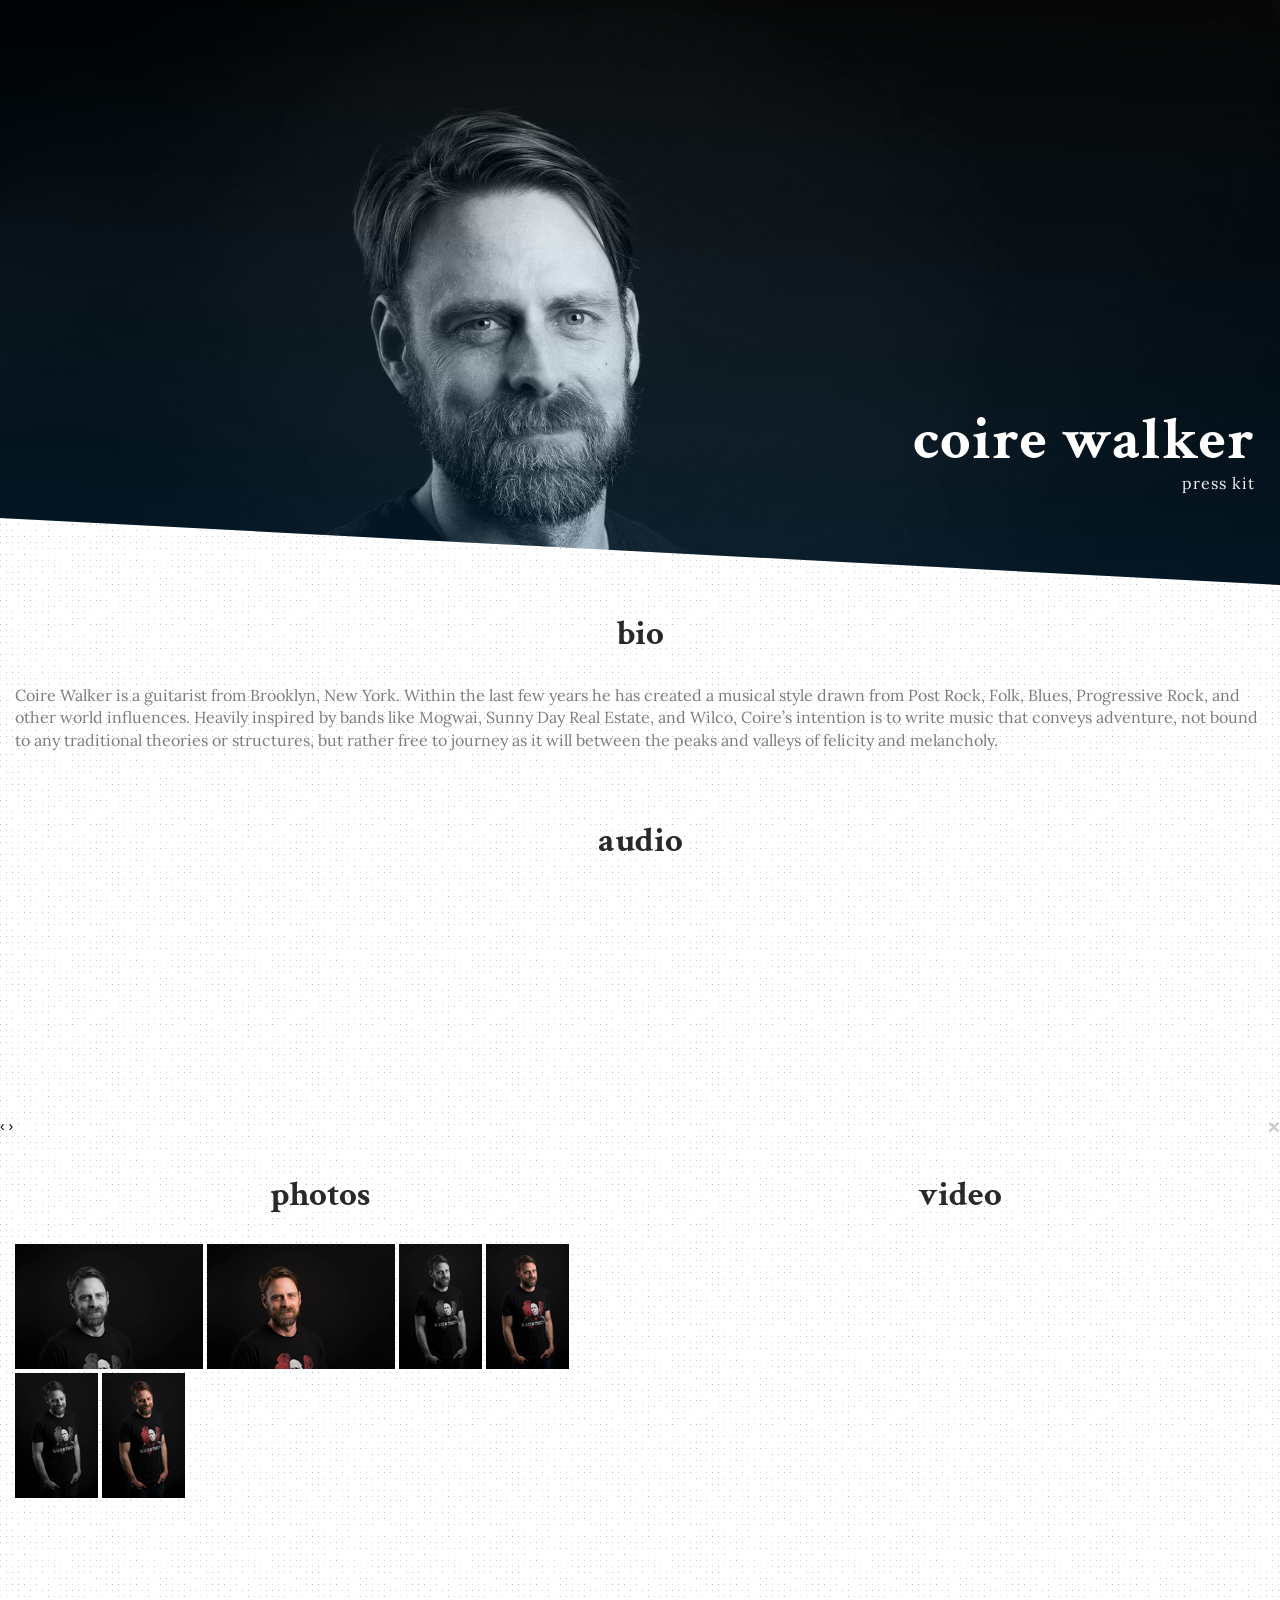
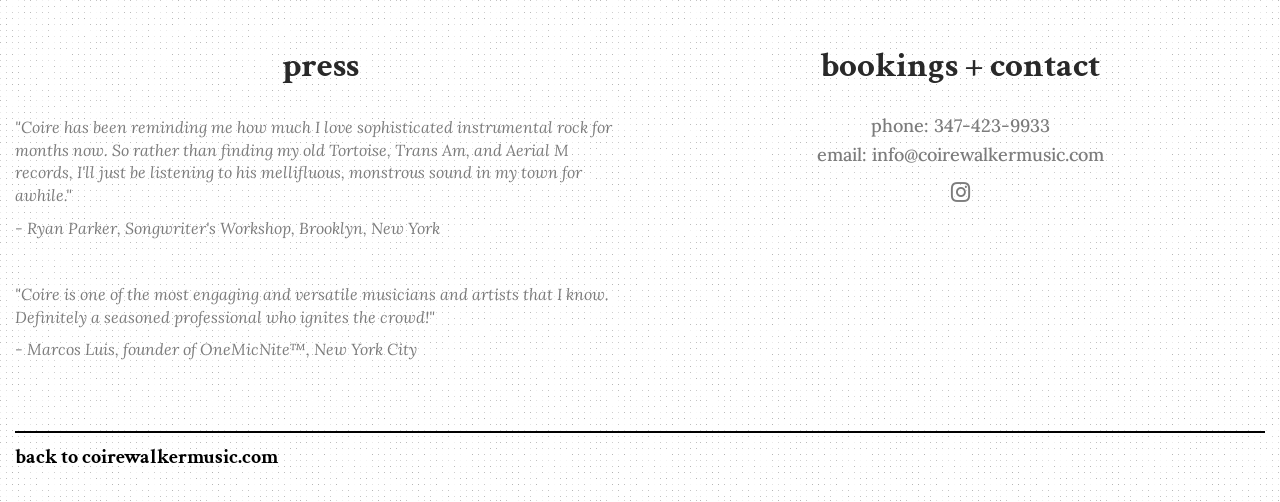
==== press-kit.html @ 09592826 "fuck gmail" ====
<!DOCTYPE html>
<html>
	<head> 
	    <title>Coire Walker Press Kit</title>
	    <meta charset="UTF-8"> 
	    <meta name="viewport" content="width=device-width, initial-scale=1.0, minimum-scale=1.0, maximum-scale=1.0, user-scalable=no">
	    <link type="image/x-icon" href="/images/favicon.png" rel="shortcut icon">
	    <link rel="apple-touch-icon" sizes="180x180" href="/favicon/apple-touch-icon.png">
		<link rel="icon" type="image/png" sizes="32x32" href="/favicon/favicon-32x32.png">
		<link rel="icon" type="image/png" sizes="16x16" href="/favicon/favicon-16x16.png">
		<link rel="manifest" href="/favicon/site.webmanifest">
		<meta name="msapplication-TileColor" content="#da532c"> 
	    
	    <link rel="stylesheet" href="https://maxcdn.bootstrapcdn.com/font-awesome/4.5.0/css/font-awesome.min.css">
	    <link href="css/vendor/bs-css/bootstrap.min.css" rel="stylesheet" type="text/css">
	    <link href="css/vendor/bs-css/bootstrap-theme.min.css" rel="stylesheet" type="text/css">
	    <link href="css/vendor/slidebars.css" rel="stylesheet" type="text/css">
	    <link href="css/vendor/normalize.css" rel="stylesheet" type="text/css">
	    <link href="css/main.css" rel="stylesheet" type="text/css"/>
	    <link href="https://fonts.googleapis.com/css?family=Crimson+Text|Lora" rel="stylesheet">

	    <link rel="stylesheet" href="//blueimp.github.io/Gallery/css/blueimp-gallery.min.css">
		<link rel="stylesheet" href="css/vendor/bootstrap-image-gallery.min.css">
	</head> 
	<body>
		<div class="press-body-wrap clearfix">
			<!-- BG IMAGE HERO -->
	    	<div class="press-bg" id="home">
	    		<div class="hero press-hero col-sm-6 col-md-12 col-lg-12">
	    			<h1>Coire Walker</h1>
	    			<h3>press kit</h3>
	    		</div>
	    	</div>
	    	<div class="press-bio page-section col-sm-12">
				<h2>Bio</h2>
				<p>Coire Walker is a guitarist from Brooklyn, New York.  Within the last few years he has created a musical style drawn from Post Rock, Folk, Blues, Progressive Rock, and other world influences.  Heavily inspired by bands like Mogwai, Sunny Day Real Estate, and Wilco, Coire’s intention is to write music that conveys adventure, not bound to any traditional theories or structures, but rather free to journey as it will between the peaks and valleys of felicity and melancholy.
	    		</p>
	    	</div>

			<div class="press-audio page-section col-sm-12">
				<h2>Audio</h2>
				<div class="press-audio-item">
					<iframe width="100%" height="85" scrolling="no" frameborder="no" src="https://w.soundcloud.com/player/?url=https%3A//api.soundcloud.com/tracks/126485630&amp;auto_play=false&amp;hide_related=true&amp;show_comments=false&amp;show_user=true&amp;show_reposts=false&amp;color=CFCFCF&amp;visual=false&amp;show_artwork=false"></iframe>
				</div>
				
				<div class="press-audio-item">
					<iframe width="100%" height="85" scrolling="no" frameborder="no" src="https://w.soundcloud.com/player/?url=https%3A//api.soundcloud.com/tracks/126850584&amp;auto_play=false&amp;hide_related=true&amp;show_comments=false&amp;show_user=true&amp;show_reposts=false&amp;color=CFCFCF&amp;visual=false&amp;show_artwork=false"></iframe>
				</div>
			</div>
	
			<!-- The Bootstrap Image Gallery lightbox, should be a child element of the document body -->
			<div id="blueimp-gallery" class="blueimp-gallery gallery-bg" data-use-bootstrap-modal="false">
			    <!-- The container for the modal slides -->
			    <div class="slides"></div>
			    <!-- Controls for the borderless lightbox -->
			    <h3 class="title"></h3>
			    <a class="prev">‹</a>
			    <a class="next">›</a>
			    <a class="close">×</a>
			    <a class="play-pause"></a>
			    <ol class="indicator"></ol>
			    <!-- The modal dialog, which will be used to wrap the lightbox content -->
			    <div class="modal fade">
			        <div class="modal-dialog">
			            <div class="modal-content">
			                <div class="modal-header">
			                    <button type="button" class="close" aria-hidden="true">&times;</button>
			                    <h4 class="modal-title"></h4>
			                </div>
			                <div class="modal-body next"></div>
			                <div class="modal-footer">
			                    <button type="button" class="btn btn-default pull-left prev">
			                        <i class="glyphicon glyphicon-chevron-left"></i>
			                        Previous
			                    </button>
			                    <button type="button" class="btn btn-primary next">
			                        Next
			                        <i class="glyphicon glyphicon-chevron-right"></i>
			                    </button>
			                </div>
			            </div>
			        </div>
			    </div>
			</div>

			<div class="press-photos page-section col-sm-6 col-md-6 col-lg-6 col-xlg-6">
				<h2>Photos</h2>
				<!-- <p>To download, right click the desired image from the gallery view.</p> -->
				<div class="press-image-wrap gallery-bg" id="gallery">
					<a href="/images/press-kit/cw-press1.jpg" title="press 1" data-gallery>
				        <img class="thumb-img" src="/images/press-kit/cw-press1-thumb.jpg" alt="Coire Walker">
				    </a>
				    <a href="/images/press-kit/cw-press2.jpg" title="press 2" data-gallery>
				        <img class="thumb-img" src="/images/press-kit/cw-press2-thumb.jpg" alt="Coire Walker">
				    </a>
				    <a href="/images/press-kit/cw-press3.jpg" title="press 3" data-gallery>
				        <img class="thumb-img" src="/images/press-kit/cw-press3-thumb.jpg" alt="Coire Walker">
				    </a>
				    <a href="/images/press-kit/cw-press4.jpg" title="press 4" data-gallery>
				        <img class="thumb-img" src="/images/press-kit/cw-press4-thumb.jpg" alt="Coire Walker">
				    </a>
				    <a href="/images/press-kit/cw-press5.jpg" title="press 5" data-gallery>
				        <img class="thumb-img" src="/images/press-kit/cw-press5-thumb.jpg" alt="Coire Walker">
				    </a>
				    <a href="/images/press-kit/cw-press6.jpg" title="press 6" data-gallery>
				        <img class="thumb-img" src="/images/press-kit/cw-press6-thumb.jpg" alt="Coire Walker">
				    </a>
	    		</div>
			</div>

			<div class="press-video page-section col-sm-6 col-md-6 col-lg-6 col-xlg-6">
				<h2>Video</h2>
				<div class="press-video-wrapper">
					<iframe src="https://player.vimeo.com/video/183931356?color=cfcfcf" width="100%" height="165px" frameborder="0" webkitallowfullscreen mozallowfullscreen allowfullscreen></iframe>
				</div>
			</div>

			<div class="press-press page-section col-sm-6 col-md-6 col-lg-6 col-xlg-6">
				<h2>Press</h2>
				<p><em>"Coire has been reminding me how much I love sophisticated instrumental rock for months now. So rather than finding my old Tortoise, Trans Am, and Aerial M records, I'll just be listening to his mellifluous, monstrous sound in my town for awhile."</em></p>
				<p><em>- Ryan Parker, Songwriter's Workshop, Brooklyn, New York</em></p>
				<p><br></p>
				<p><em>"Coire is one of the most engaging and versatile musicians and artists that I know. Definitely a seasoned professional who ignites the crowd!"</em></p>
				<p><em>- Marcos Luis, founder of OneMicNite&#0153;, New York City</em></p>
			</div>



			<div class="press-bookings page-section col-sm-6 col-md-6 col-lg-6 col-xlg-6">
				<h2>Bookings + Contact</h2>
				<ul>
					<li><h4>phone: 347-423-9933</h4></li>
					<li><h4>email: <a href="mailto:info@coirewalkermusic.com?Subject=Booking inquiry">info@coirewalkermusic.com</a></h4></li>
				</ul>
				<div class="contact-icons">
					<ul class="press-icons">
			            <li><a href="https://www.instagram.com/roughseis/" target="_blank"><i class="fa fa-lg fa-instagram"></i></a></li>
			        </ul>
				</div>
			</div>

<!-- 			<div class="press-social page-section col-sm-6 col-md-6 col-lg-6 col-xlg-6">
				<h2>Media</h2>
				
			</div> -->

			<div class="press-back page-section col-sm-12">
				<div class="press-back-border"></div>
				<a href="http://coirewalkermusic.com/">back to coirewalkermusic.com</a>
			</div>
		</div><!-- /.press-body-wrap -->

		<script src="js/vendor/jquery-1.12.2.min.js"></script>
	    <script src="js/vendor/bs-js/bootstrap.min.js"></script>
	    <script src="//blueimp.github.io/Gallery/js/jquery.blueimp-gallery.min.js"></script>
		<script src="js/vendor/bootstrap-image-gallery.min.js"></script>
	    <script src="js/main.js"></script>
	</body>
</html>
---- css/vendor/slidebars.css ----
/* -----------------------------------
 * Slidebars
 * Version 0.10.3
 * http://plugins.adchsm.me/slidebars/
 *
 * Written by Adam Smith
 * http://www.adchsm.me/
 *
 * Released under MIT License
 * http://plugins.adchsm.me/slidebars/license.txt
 *
 * -------------------
 * Slidebars CSS Index
 *
 * 001 - Box Model, Html & Body
 * 002 - Site
 * 003 - Slidebars
 * 004 - Animation
 * 005 - Helper Classes
 *
 * ----------------------------
 * 001 - Box Model, Html & Body
 */

html, body, #sb-site, .sb-site-container, .sb-slidebar {
	/* Set box model to prevent any user added margins or paddings from altering the widths or heights. */
	margin: 0;
	padding: 0;
	-webkit-box-sizing: border-box;
	   -moz-box-sizing: border-box;
	        box-sizing: border-box;
}

html, body {
	width: 100%;
	overflow-x: hidden; /* Stops horizontal scrolling. */
}

html {
	height: 100%; /* Site is as tall as device. */
}

body {
	min-height: 100%;
	height: auto;
	position: relative; /* Required for static Slidebars to function properly. */
}

/* Site scroll locking - prevent site from scrolling when a Slidebar is open, except when static Slidebars are only available. */
html.sb-scroll-lock.sb-active:not(.sb-static) {
	overflow: hidden;
}

/* ----------
 * 002 - Site
 */

#sb-site, .sb-site-container {
	/* You may now use class .sb-site-container instead of #sb-site and use your own id. However please make sure you don't set any of the following styles any differently on your id. */
	width: 100%;
	min-height: 100vh;
	position: relative;
	z-index: 1; /* Site sits above Slidebars */
	background-color: #ffffff; /* Default background colour, overwrite this with your own css. I suggest moving your html or body background styling here. Making this transparent will allow the Slidebars beneath to be visible. */
}

/* Micro clearfix by Nicolas Gallagher, ensures the site container hits the top and bottom of the screen. */
#sb-site:before, #sb-site:after, .sb-site-container:before, .sb-site-container:after {
	content: ' ';
	display: table;
}

#sb-site:before, #sb-site:after, .sb-site-container:before, .sb-site-container:after {
    clear: both;
}

/* ---------------
 * 003 - Slidebars
 */

.sb-slidebar {
	height: 100%;
	overflow-y: auto; /* Enable vertical scrolling on Slidebars when needed. */
	position: fixed;
	top: 0;
	z-index: 0; /* Slidebars sit behind sb-site. */
	display: none; /* Initially hide the Slidebars. Changed from visibility to display to allow -webkit-overflow-scrolling. */
	background-color: #222222; /* Default Slidebars background colour, overwrite this with your own css. */
}

.sb-slidebar, .sb-slidebar * {
	-webkit-transform: translateZ( 0px ); /* Fixes issues with translated and z-indexed elements on iOS 7. */
}

.sb-left {
	left: 0; /* Set Slidebar to the left. */
}

.sb-right {
	right: 0; /* Set Slidebar to the right. */
}

html.sb-static .sb-slidebar,
.sb-slidebar.sb-static {
	position: absolute; /* Makes Slidebars scroll naturally with the site, and unfixes them for Android Browser < 3 and iOS < 5. */
}

.sb-slidebar.sb-active {
	display: block; /* Makes Slidebars visibile when open. Changed from visibility to display to allow -webkit-overflow-scrolling. */
}

.sb-style-overlay {
	z-index: 9999; /* Set z-index high to ensure it overlays any other site elements. */
}

.sb-momentum-scrolling {
	-webkit-overflow-scrolling: touch; /* Adds native momentum scrolling for iOS & Android devices. */
}

/* Slidebar widths for browsers/devices that don't support media queries. */
	.sb-slidebar {
		width: 30%;
	}
	
	.sb-width-thin {
		width: 15%;
	}
	
	.sb-width-wide {
		width: 45%;
	}

@media (max-width: 480px) { /* Slidebar widths on extra small screens. */
	.sb-slidebar {
		width: 70%;
	}
	
	.sb-width-thin {
		width: 55%;
	}
	
	.sb-width-wide {
		width: 85%;
	}
}

@media (min-width: 481px) { /* Slidebar widths on small screens. */
	.sb-slidebar {
		width: 55%;
	}
	
	.sb-width-thin {
		width: 40%;
	}
	
	.sb-width-wide {
		width: 70%;
	}
}

@media (min-width: 768px) { /* Slidebar widths on medium screens. */
	.sb-slidebar {
		width: 40%;
	}
	
	.sb-width-thin {
		width: 25%;
	}
	
	.sb-width-wide {
		width: 55%;
	}
}

@media (min-width: 992px) { /* Slidebar widths on large screens. */
	.sb-slidebar {
		width: 30%;
	}
	
	.sb-width-thin {
		width: 15%;
	}
	
	.sb-width-wide {
		width: 45%;
	}
}

@media (min-width: 1200px) { /* Slidebar widths on extra large screens. */
	.sb-slidebar {
		width: 20%;
	}
	
	.sb-width-thin {
		width: 5%;
	}
	
	.sb-width-wide {
		width: 35%;
	}
}

/* ---------------
 * 004 - Animation
 */

.sb-slide, #sb-site, .sb-site-container, .sb-slidebar {
	-webkit-transform: translate( 0px );
	   -moz-transform: translate( 0px );
	     -o-transform: translate( 0px );
	        transform: translate( 0px );
	
	-webkit-transition: -webkit-transform 190ms ease;
	   -moz-transition:    -moz-transform 190ms ease;
	     -o-transition:      -o-transform 190ms ease;
	        transition:         transform 190ms ease;
	
	-webkit-transition-property: -webkit-transform, left, right; /* Add left/right for Android < 4.4. */
	-webkit-backface-visibility: hidden; /* Prevents flickering. This is non essential, and you may remove it if your having problems with fixed background images in Chrome. */
}

/* --------------------
 * 005 - Helper Classes
 */
 
.sb-hide { 
	display: none; /* Optionally applied to control classes when Slidebars is disabled over a certain width. */
}
---- css/main.css ----
.site-bg {
  background: linear-gradient(rgba(255, 255, 255, 0), rgba(25, 157, 246, 0.14)), url(../images/mobile.jpg);
  background-size: cover;
  position: relative;
  background-repeat: none;
  top: 0;
  left: 0;
  height: 113vh;
  width: 100%;
  background-position: center top;
  transform: skewY(3deg);
  transform-origin: 100% 0; }

@media (min-width: 736px) {
  .site-bg {
    background: linear-gradient(rgba(255, 255, 255, 0), rgba(25, 157, 246, 0.14)), url(../images/desktop.jpg);
    background-size: cover;
    position: relative;
    background-repeat: none;
    top: 0;
    left: 0;
    width: 100%;
    background-position: center top; } }
a {
  -ms-transition: .5s;
  -moz-transition: .5s;
  -webkit-transition: .5s;
  transition: .5s; }

h1, h2, h3, h4, h5, p, a {
  color: #000;
  text-align: center; }

h1 {
  font-family: 'Crimson Text', serif;
  text-transform: lowercase;
  margin: 0;
  font-weight: 500;
  letter-spacing: -3px;
  line-height: 1;
  font-size: 50px; }

h2, h3 {
  font-weight: 400;
  text-align: center; }

h2 {
  font-family: 'Crimson Text', serif;
  color: #292929;
  font-size: 35px;
  font-weight: bold;
  text-transform: lowercase;
  margin-top: 0;
  margin-bottom: 0; }

h3 {
  font-family: 'Lora', serif;
  text-transform: lowercase;
  color: #CFCFCF;
  font-size: 20px; }

h4, h5, h6, p {
  font-family: 'Lora', serif; }

p {
  font-weight: 300;
  text-align: left;
  color: #7c7c7c; }

@media (min-width: 768px) {
  p {
    font-size: 16px; } }
a:hover, a:focus, a:active {
  color: #F1F3F2;
  text-decoration: none; }

.btm-pad-10px {
  padding-bottom: 10px; }

* {
  -webkit-tap-highlight-color: transparent;
  -webkit-tap-highlight-color: transparent;
  /* For some Androids */ }

.top-animate {
  background: #292929 !important;
  top: 13px !important;
  -webkit-transform: rotate(45deg);
  /* Chrome, Safari, Opera */
  transform: rotate(45deg); }

.mid-animate {
  opacity: 0; }

.bottom-animate {
  background: #292929 !important;
  top: 13px !important;
  -webkit-transform: rotate(-225deg);
  /* Chrome, Safari, Opera */
  transform: rotate(-225deg); }

.top-menu {
  top: 5px;
  width: 25px;
  height: 3px;
  border-radius: 0;
  background-color: #F9A530; }

.mid-menu {
  top: 13px;
  width: 25px;
  height: 3px;
  border-radius: 0;
  background-color: #F9A530; }

.bottom-menu {
  top: 21px;
  width: 25px;
  height: 3px;
  border-radius: 0;
  background-color: #F9A530; }

@media (min-width: 768px) {
  .top-menu {
    top: 8px;
    width: 40px;
    height: 5px; }

  .mid-menu {
    top: 20px;
    width: 40px;
    height: 5px; }

  .bottom-menu {
    top: 32px;
    width: 40px;
    height: 5px; } }
.menui {
  background: #F1F3F2;
  transition: 0.5s ease;
  transition-timing-function: cubic-bezier(0.75, 0, 0.29, 1.01);
  margin-top: 10px;
  position: absolute; }

.ham-icon {
  z-index: 999;
  position: fixed;
  display: block;
  padding: 25px;
  height: 32px;
  width: 32px;
  margin: 0px;
  top: 10px;
  right: 25px; }

@media (min-width: 768px) {
  .ham-icon {
    top: 15px;
    right: 45px;
    height: 55px;
    width: 55px; } }
@media (min-width: 769px) {
  .ham-icon {
    display: none; } }
.mobilenav {
  font-family: 'Crimson Text', serif;
  font-weight: bold;
  top: 0;
  left: 0;
  z-index: 999;
  display: none;
  position: fixed;
  width: 100%;
  height: 100%;
  background: rgba(215, 215, 215, 0.9);
  opacity: 1; }

.mobilenav li {
  list-style-type: none;
  text-align: center;
  padding: 10px; }

.mobilenav li a {
  font-size: 35px;
  color: #292929;
  font-family: 'Crimson Text', serif;
  font-weight: bold;
  text-decoration: none;
  text-transform: lowercase;
  width: 100%;
  -ms-transition: .5s;
  -moz-transition: .5s;
  -webkit-transition: .5s;
  transition: .5s; }
  .mobilenav li a:hover, .mobilenav li a:active {
    color: #7c7c7c; }

.mobilenav li:first-child {
  margin-top: 15px; }

@media (min-width: 768px) {
  .mobilenav li a {
    font-size: 33px; }

  .mobilenav li {
    padding: 13px; }
    .mobilenav li:first-of-type {
      margin-top: 150px;
      margin-bottom: 20px; } }
.burger {
  color: #fff; }

.hero {
  position: absolute;
  bottom: 18%;
  left: 50%;
  transform: translateX(-50%);
  width: 100%; }
  .hero h1, .hero h3 {
    transform: skewY(-3deg);
    transform-origin: 100% 0;
    margin-top: 0; }
  .hero h1 {
    color: #fff;
    font-size: 48px;
    font-weight: 700;
    letter-spacing: 1px; }
  .hero h3 {
    color: #F1F3F2;
    font-size: 14px;
    font-weight: 400;
    letter-spacing: 1px; }

@media (min-width: 667px) {
  .hero h1 {
    font-size: 51px; }
  .hero h3 {
    font-size: 16px;
    margin-top: 5px; } }
@media (min-width: 736px) {
  .hero {
    padding-right: 25px; }
    .hero h1, .hero h3 {
      text-align: right; } }
@media (min-width: 768px) {
  .hero h1 {
    font-size: 60px; } }
@media (min-width: 1025px) {
  .hero {
    bottom: 16%; } }
.page-section {
  padding-top: 30px;
  padding-bottom: 30px; }

.about-bg-wrap {
  padding-bottom: 0;
  padding-top: 0; }

.music-bg-wrap {
  padding-top: 30px;
  padding-bottom: 25px; }

.contact-bg-wrap {
  padding-top: 3px;
  padding-bottom: 0; }

.shows-bg-wrap {
  padding-bottom: 30px;
  padding-top: 30px; }

@media (min-width: 769px) {
  .shows-bg-wrap {
    padding-top: 10px;
    padding-bottom: 50px; } }
.contact-bg-wrap .page-section {
  padding-top: 30px; }

.emblem {
  width: 65px;
  height: 65px;
  border-radius: 50%;
  border: 3px solid #EBEBEB;
  margin: 0 auto;
  display: block; }

.emblem-nav {
  width: 65px;
  height: 65px;
  border-radius: 50%;
  border: 3px solid #292929;
  margin: 0 auto;
  display: inline; }

@media (min-width: 768px) {
  .emblem-nav {
    width: 100px;
    height: 100px; } }
.about-bg-wrap {
  background-color: #fff; }

.about-title h2 {
  padding-bottom: 10px; }

img.seis {
  height: auto;
  width: 45px;
  padding-bottom: 5px; }
  img.seis:hover {
    transition: .8s;
    opacity: .7; }

.music-bg-wrap {
  background: #EBEBEB;
  transform: skewY(-3deg);
  transform-origin: 100% 0; }
  .music-bg-wrap .page-sub-section--title {
    transform: skewY(3deg);
    transform-origin: 100% 0; }
  .music-bg-wrap .col-xsm-12, .music-bg-wrap .col-sm-10 {
    padding-left: 0;
    padding-right: 0; }

@media (min-width: 736px) {
  .music-bg-wrap .col-xsm-12, .music-bg-wrap .col-sm-10 {
    padding-left: 15px;
    padding-right: 15px; } }
#music .page-sub-section--title .see-hear h3 {
  -ms-transition: .5s;
  -moz-transition: .5s;
  -webkit-transition: .5s;
  transition: .5s;
  padding: 0;
  margin: 0; }
#music .page-sub-section--title .see-hear {
  cursor: pointer; }
#music .page-sub-section--title .see-hear:hover h3 {
  color: #7c7c7c; }

.page-sub-section--title {
  padding-top: 10px;
  padding-bottom: 10px; }
  .page-sub-section--title ul {
    padding-left: 0; }
  .page-sub-section--title li {
    list-style: none; }

.page-sub-section--toggle-block {
  display: none; }

.video-wrapper {
  transform: skewY(3deg);
  transform-origin: 100% 0;
  position: relative;
  padding-bottom: 56.25%;
  /* proportion value to aspect ratio 16:9 (9 / 16 = 0.5625 or 56.25%) */
  margin-top: 45px;
  height: 0;
  overflow: hidden; }
  .video-wrapper iframe {
    position: absolute;
    top: 0;
    left: 0;
    width: 100%;
    height: 100%; }

.video-wrapper:first-of-type {
  margin-top: 0; }

.video-wrapper:last-of-type {
  margin-bottom: 20px; }

.sc-item {
  margin-top: 40px;
  transform: skewY(3deg);
  transform-origin: 100% 0; }

.sc-item:first-of-type {
  margin-top: 0; }

.shows-bg-wrap {
  background: -webkit-linear-gradient(left, #fcfcfc, rgba(175, 175, 175, 0.8)), url(../images/shows-bg.png);
  position: relative;
  background-size: cover;
  background-position: right;
  background-repeat: none;
  z-index: 1;
  border-top: 1px solid #fff;
  transform: skewY(3deg);
  transform-origin: 100% 0; }
  .shows-bg-wrap .page-section {
    transform: skewY(-3deg);
    transform-origin: 100% 0; }

.shows-text p {
  margin-top: 10px;
  color: #747474;
  text-align: center; }

.shows-outer-wrap .row {
  margin-left: 0;
  margin-right: 0; }

.shows-wrapper-row {
  padding-top: 10px;
  padding-bottom: 10px;
  border-bottom: 1px solid #b9b5b5; }
  .shows-wrapper-row:last-of-type {
    border-bottom: none; }
  .shows-wrapper-row h3, .shows-wrapper-row h4, .shows-wrapper-row p {
    padding: 0;
    margin: 0;
    text-align: center; }
  .shows-wrapper-row h3 {
    font-size: 12px;
    text-transform: none; }
  .shows-wrapper-row h3, .shows-wrapper-row h4 {
    color: #7c7c7c; }
  .shows-wrapper-row p {
    color: #7c7c7c;
    padding: 7px 0; }
  .shows-wrapper-row a {
    color: #7c7c7c;
    text-align: right; }

.shows-title {
  padding-bottom: 30px; }

@media (min-width: 768px) {
  .shows-wrapper-row h4 {
    text-align: left; }

  .col-md-4 {
    text-align: right; }

  .shows-wrapper-row p {
    line-height: 0; } }
.page-section .tour-copy {
  padding-top: 10px;
  text-align: center; }
  .page-section .tour-copy a {
    text-transform: uppercase;
    font-weight: bold;
    font-size: 15px; }
  .page-section .tour-copy a:hover {
    color: #7c7c7c; }

.press-link {
  padding-bottom: 20px; }
  .press-link h4 a {
    color: #7c7c7c;
    font-weight: bold;
    font-size: 14px; }

.contact-bg-wrap {
  border-top: 1px solid #000;
  background-color: #000000;
  background-image: url("../images/broken-noise.png");
  background-repeat: repeat;
  position: relative;
  z-index: 0;
  transform: skewY(3deg);
  transform-origin: 100% 0;
  padding-bottom: 60px; }
  .contact-bg-wrap .page-section {
    transform: skewY(-3deg);
    transform-origin: 100% 0; }

.contact-title h2 {
  color: #fff;
  padding-bottom: 20px; }

.contact-info h4, .contact-info h3 {
  text-align: center;
  margin: 0;
  padding-bottom: 13px; }
.contact-info h3 {
  color: #CFCFCF;
  font-weight: 400;
  font-size: 16px; }
.contact-info h4 {
  font-size: 14px;
  color: #fff;
  font-weight: bold; }
.contact-info a {
  color: #EBEBEB; }
  .contact-info a:hover {
    color: #7c7c7c; }
.contact-info .phone {
  padding-bottom: 5px; }

.contact-icons ul {
  padding-left: 0;
  text-align: center; }
.contact-icons li {
  text-decoration: none;
  display: inline-block;
  padding: 5px; }
.contact-icons li a {
  color: #7c7c7c;
  -ms-transition: .5s;
  -moz-transition: .5s;
  -webkit-transition: .5s;
  transition: .5s; }
  .contact-icons li a:hover {
    color: #fff; }

.lessons {
  margin-top: 20px; }
  .lessons p {
    color: #EBEBEB;
    text-align: center;
    font-size: 11px; }
  .lessons a {
    color: #7c7c7c;
    font-weight: bold; }
  .lessons a:hover {
    color: #7c7c7c; }

.watermark h5 {
  color: #7c7c7c;
  font-size: 10px; }

.footer-spacer {
  background-color: #000000;
  background-image: url("../images/broken-noise.png");
  background-repeat: repeat;
  position: relative;
  z-index: 0;
  height: 75px;
  margin-top: -75px; }

.press-body-wrap {
  background: url("../images/bg-noise-green.png"); }

.press-bg {
  background: linear-gradient(rgba(255, 255, 255, 0), rgba(25, 157, 246, 0.14)), url("../images/press-mobile.jpg");
  background-size: cover;
  position: relative;
  background-repeat: none;
  top: 0;
  left: 0;
  height: 80vh;
  width: 100%;
  background-position: center top;
  transform: skewY(3deg);
  transform-origin: 100% 0; }

@media (min-width: 769px) {
  .press-bg {
    background: linear-gradient(rgba(255, 255, 255, 0), rgba(25, 157, 246, 0.14)), url("../images/press-desktop.jpg");
    background-size: cover;
    position: relative;
    background-repeat: none;
    top: 0;
    left: 0;
    height: 65vh;
    width: 100%;
    background-position: center top;
    transform: skewY(3deg);
    transform-origin: 100% 0; } }
.press-bio h2,
.press-audio h2,
.press-photos h2,
.press-video h2,
.press-social h2,
.press-bookings h2,
.press-press h2 {
  margin-bottom: 30px;
  color: #292929; }

.press-audio-item {
  padding-bottom: 15px; }

.press-audio-item:last-of-type {
  padding-bottom: 0; }

.press-press p {
  font-weight: 400; }

.press-image-wrap {
  margin: 0 auto; }

.thumb-img {
  padding-bottom: 4px; }

.press-video h2 {
  text-align: center; }

.press-video.page-section.col-sm-12 {
  padding-left: 0;
  padding-right: 0; }

.press-video-wrapper {
  position: relative;
  padding-bottom: 56.25%;
  /* proportion value to aspect ratio 16:9 (9 / 16 = 0.5625 or 56.25%) */
  height: 0;
  overflow: hidden;
  margin-top: 20px; }
  .press-video-wrapper iframe {
    position: absolute;
    top: 0;
    left: 0;
    width: 100%;
    height: 100%; }

.press-bookings a, .press-bookings h4 {
  color: #7c7c7c; }
.press-bookings a:hover {
  color: #CFCFCF;
  cursor: pointer; }
.press-bookings ul {
  list-style-type: none;
  padding-left: 0; }
.press-bookings li {
  text-align: center;
  color: #7c7c7c;
  font-size: 17px; }

.contact-icons .fa-2x {
  font-size: 2.3em; }
.contact-icons .press-icons a {
  color: #7c7c7c; }
.contact-icons .press-icons a:hover {
  color: #CFCFCF; }

.press-back-border {
  border-top: 2px solid #000;
  padding-bottom: 10px; }

.press-back a {
  font-family: 'Crimson Text', serif;
  text-transform: lowercase;
  font-weight: bold;
  font-size: 14px;
  color: #000; }

.press-back a:hover {
  color: #CFCFCF; }

@media (min-width: 768px) {
  .press-back a {
    font-size: 20px; } }
.press-hero {
  position: absolute;
  bottom: 14%;
  left: 50%;
  transform: translateX(-50%);
  width: 100%; }

/*# sourceMappingURL=main.css.map */
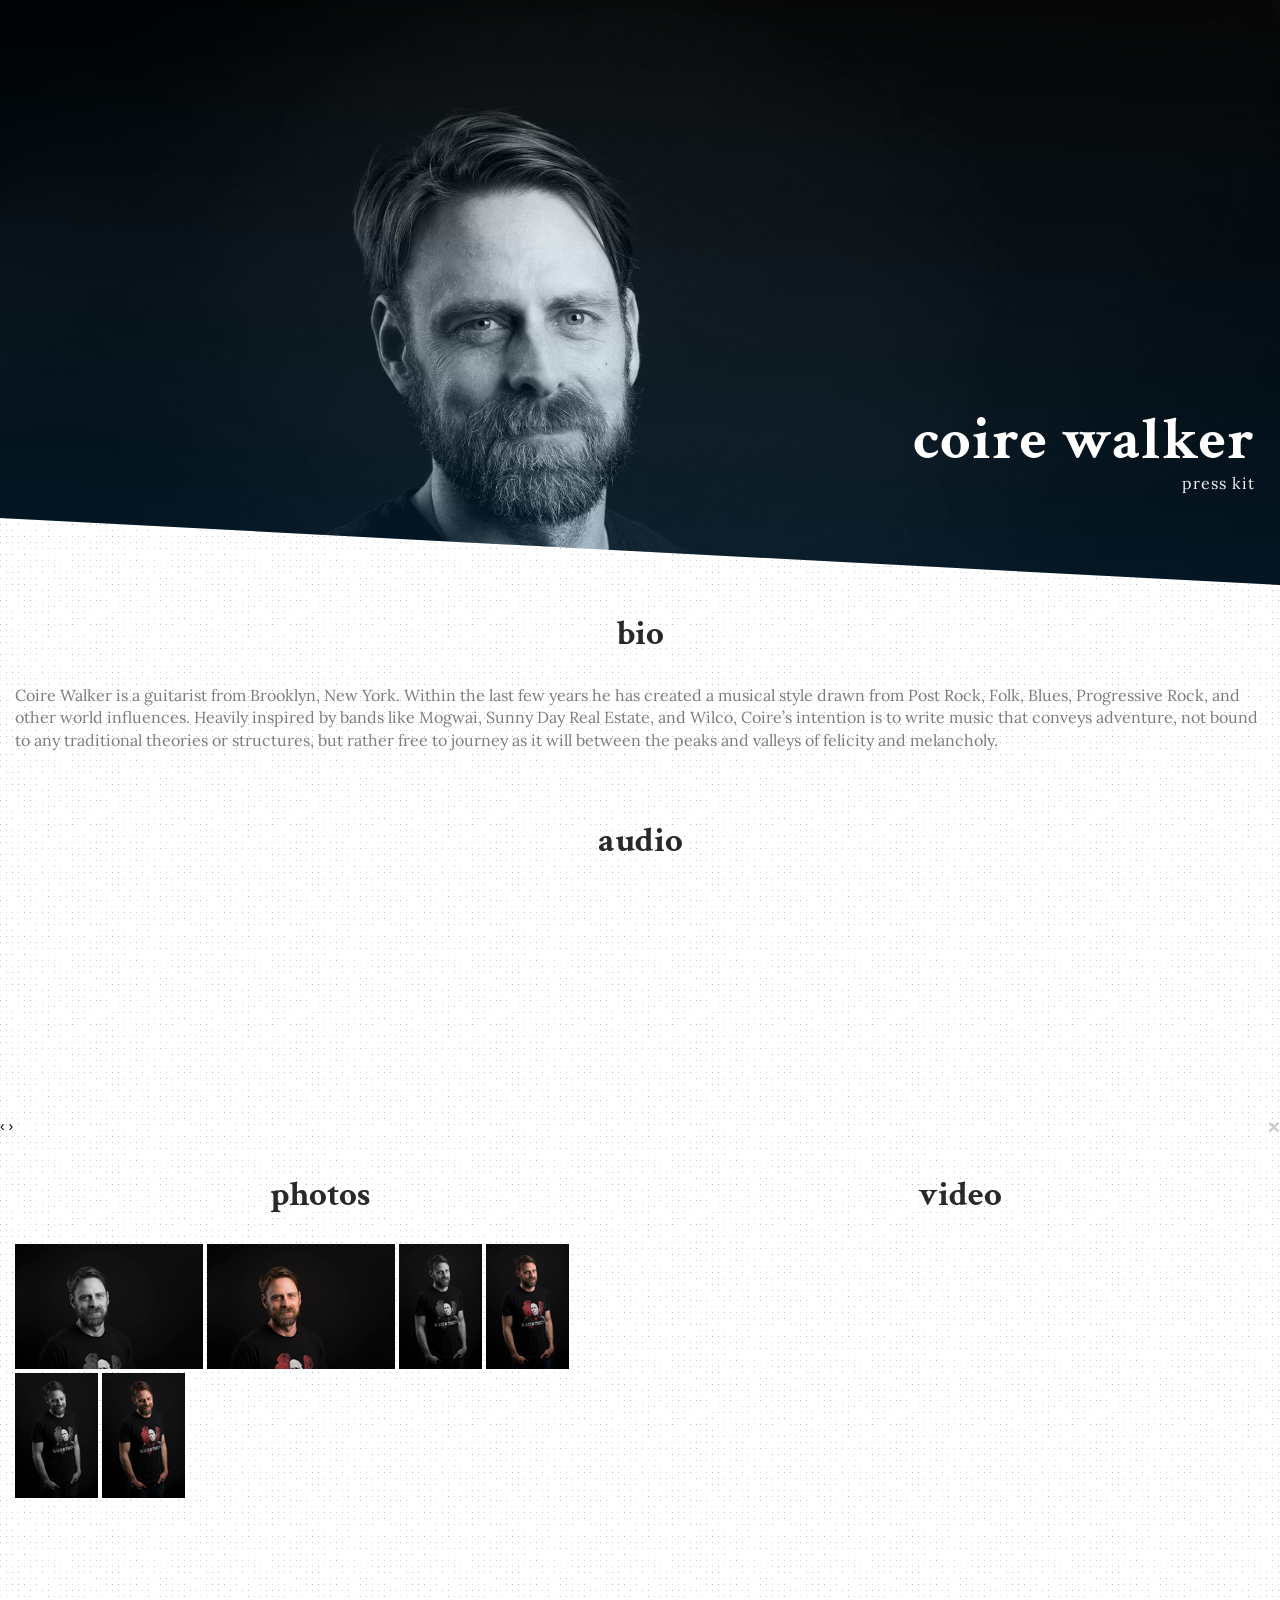
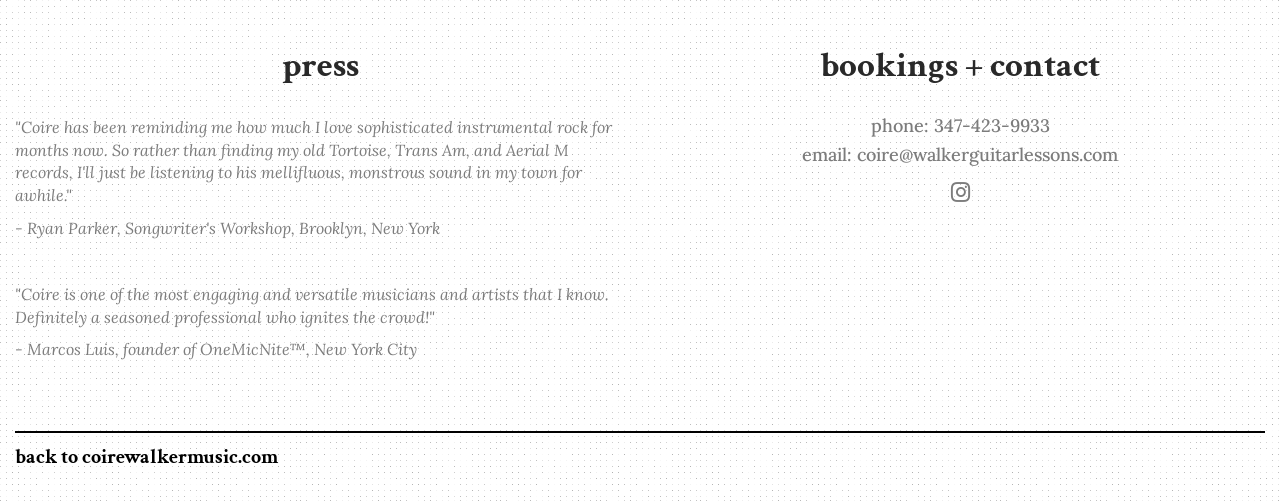
==== commit 50dcc9a2: "." ====
--- a/press-kit.html
+++ b/press-kit.html
@@ -130,7 +130,7 @@
 				<h2>Bookings + Contact</h2>
 				<ul>
 					<li><h4>phone: 347-423-9933</h4></li>
-					<li><h4>email: <a href="mailto:info@coirewalkermusic.com?Subject=Booking inquiry">info@coirewalkermusic.com</a></h4></li>
+					<li><h4>email: <a href="mailto:coire@walkerguitarlessons.com?Subject=BOOKING+INQUIRIES">coire@walkerguitarlessons.com</a></h4></li>
 				</ul>
 				<div class="contact-icons">
 					<ul class="press-icons">
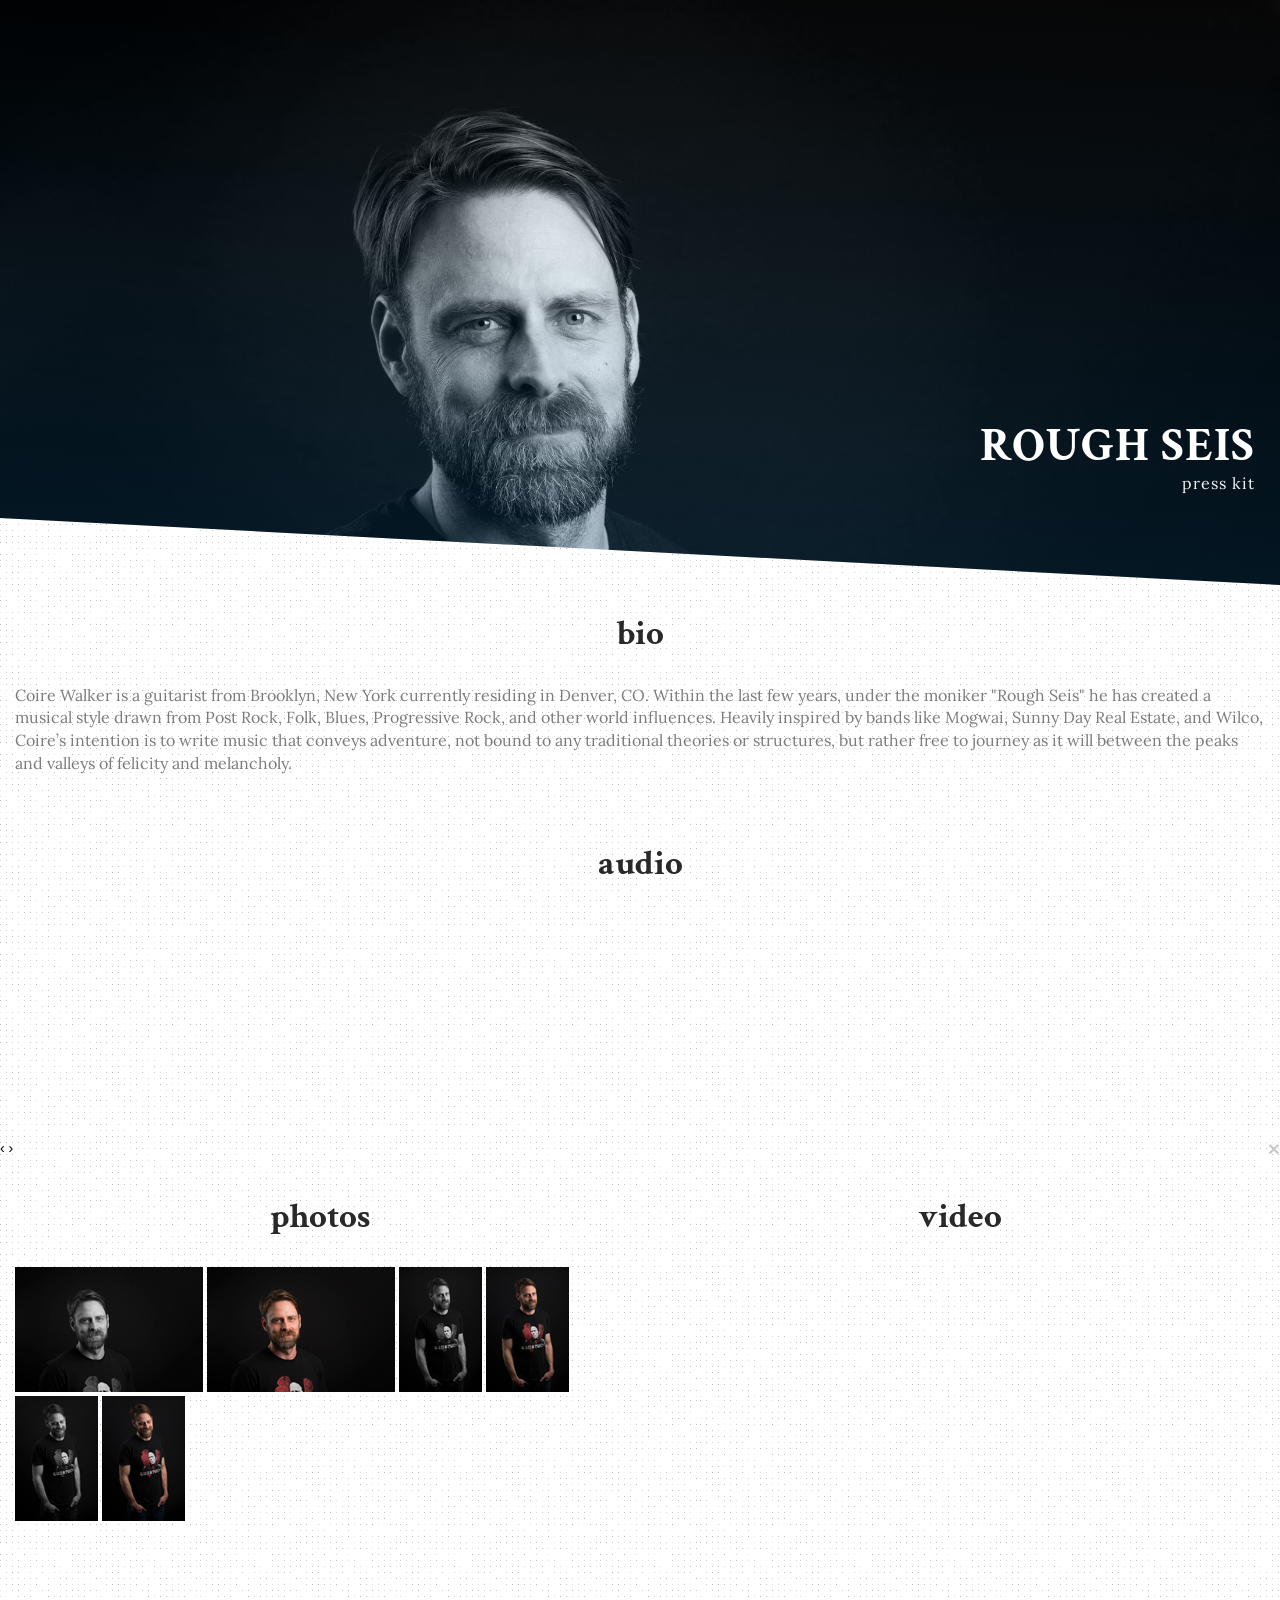
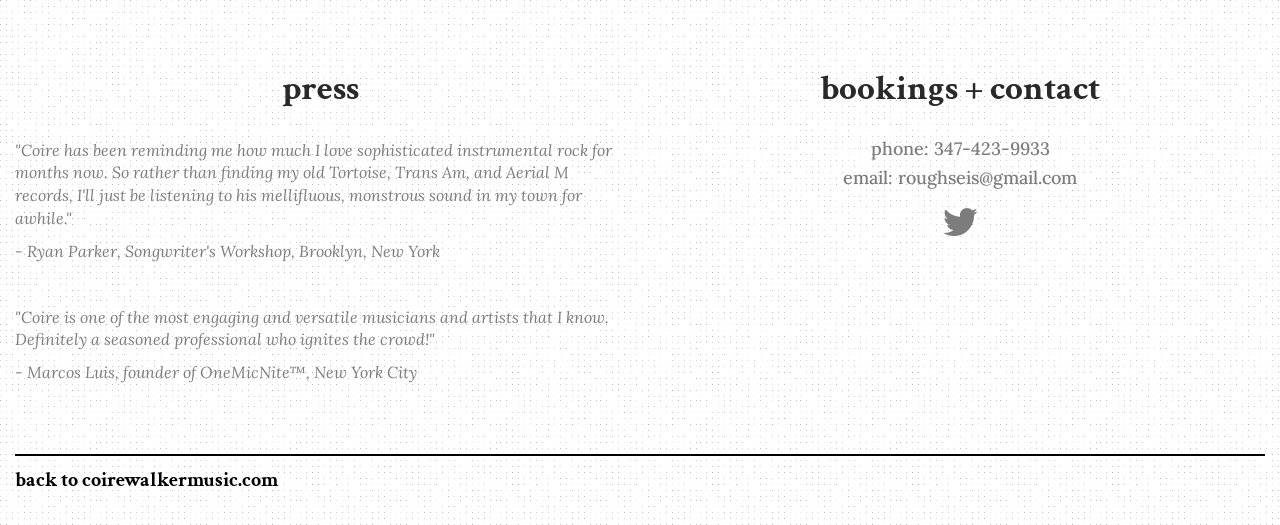
==== commit 81b962cb: "fuck facebook up its fucking ass" ====
--- a/press-kit.html
+++ b/press-kit.html
@@ -27,13 +27,13 @@
 			<!-- BG IMAGE HERO -->
 	    	<div class="press-bg" id="home">
 	    		<div class="hero press-hero col-sm-6 col-md-12 col-lg-12">
-	    			<h1>Coire Walker</h1>
+	    			<h1>ROUGH SEIS</h1>
 	    			<h3>press kit</h3>
 	    		</div>
 	    	</div>
 	    	<div class="press-bio page-section col-sm-12">
 				<h2>Bio</h2>
-				<p>Coire Walker is a guitarist from Brooklyn, New York.  Within the last few years he has created a musical style drawn from Post Rock, Folk, Blues, Progressive Rock, and other world influences.  Heavily inspired by bands like Mogwai, Sunny Day Real Estate, and Wilco, Coire’s intention is to write music that conveys adventure, not bound to any traditional theories or structures, but rather free to journey as it will between the peaks and valleys of felicity and melancholy.
+				<p>Coire Walker is a guitarist from Brooklyn, New York currently residing in Denver, CO. Within the last few years, under the moniker "Rough Seis" he has created a musical style drawn from Post Rock, Folk, Blues, Progressive Rock, and other world influences.  Heavily inspired by bands like Mogwai, Sunny Day Real Estate, and Wilco, Coire’s intention is to write music that conveys adventure, not bound to any traditional theories or structures, but rather free to journey as it will between the peaks and valleys of felicity and melancholy.
 	    		</p>
 	    	</div>
 
@@ -130,19 +130,15 @@
 				<h2>Bookings + Contact</h2>
 				<ul>
 					<li><h4>phone: 347-423-9933</h4></li>
-					<li><h4>email: <a href="mailto:coire@walkerguitarlessons.com?Subject=BOOKING+INQUIRIES">coire@walkerguitarlessons.com</a></h4></li>
+					<li><h4>email: <a href="mailto:roughseis@gmail.com?Subject=Booking inquiries">roughseis@gmail.com</a></h4></li>
 				</ul>
 				<div class="contact-icons">
 					<ul class="press-icons">
-			            <li><a href="https://www.instagram.com/roughseis/" target="_blank"><i class="fa fa-lg fa-instagram"></i></a></li>
+						<li><a href="https://twitter.com/roughseis" target="_blank"><i class="fa fa-2x fa-twitter"></i></a></li>
+	                   <!--  <li><a href="https://soundcloud.com/coirewalker" target="_blank"><i class="fa fa-2x fa-soundcloud"></i></a></li> -->
 			        </ul>
 				</div>
 			</div>
-
-<!-- 			<div class="press-social page-section col-sm-6 col-md-6 col-lg-6 col-xlg-6">
-				<h2>Media</h2>
-				
-			</div> -->
 
 			<div class="press-back page-section col-sm-12">
 				<div class="press-back-border"></div>
--- a/css/main.css
+++ b/css/main.css
@@ -33,12 +33,11 @@
 
 h1 {
   font-family: 'Crimson Text', serif;
-  text-transform: lowercase;
   margin: 0;
   font-weight: 500;
   letter-spacing: -3px;
   line-height: 1;
-  font-size: 50px; }
+  font-size: 48px; }
 
 h2, h3 {
   font-weight: 400;
@@ -55,7 +54,6 @@
 
 h3 {
   font-family: 'Lora', serif;
-  text-transform: lowercase;
   color: #CFCFCF;
   font-size: 20px; }
 
@@ -232,8 +230,6 @@
     letter-spacing: 1px; }
 
 @media (min-width: 667px) {
-  .hero h1 {
-    font-size: 51px; }
   .hero h3 {
     font-size: 16px;
     margin-top: 5px; } }
@@ -242,9 +238,6 @@
     padding-right: 25px; }
     .hero h1, .hero h3 {
       text-align: right; } }
-@media (min-width: 768px) {
-  .hero h1 {
-    font-size: 60px; } }
 @media (min-width: 1025px) {
   .hero {
     bottom: 16%; } }
@@ -411,8 +404,7 @@
     margin: 0;
     text-align: center; }
   .shows-wrapper-row h3 {
-    font-size: 12px;
-    text-transform: none; }
+    font-size: 12px; }
   .shows-wrapper-row h3, .shows-wrapper-row h4 {
     color: #7c7c7c; }
   .shows-wrapper-row p {
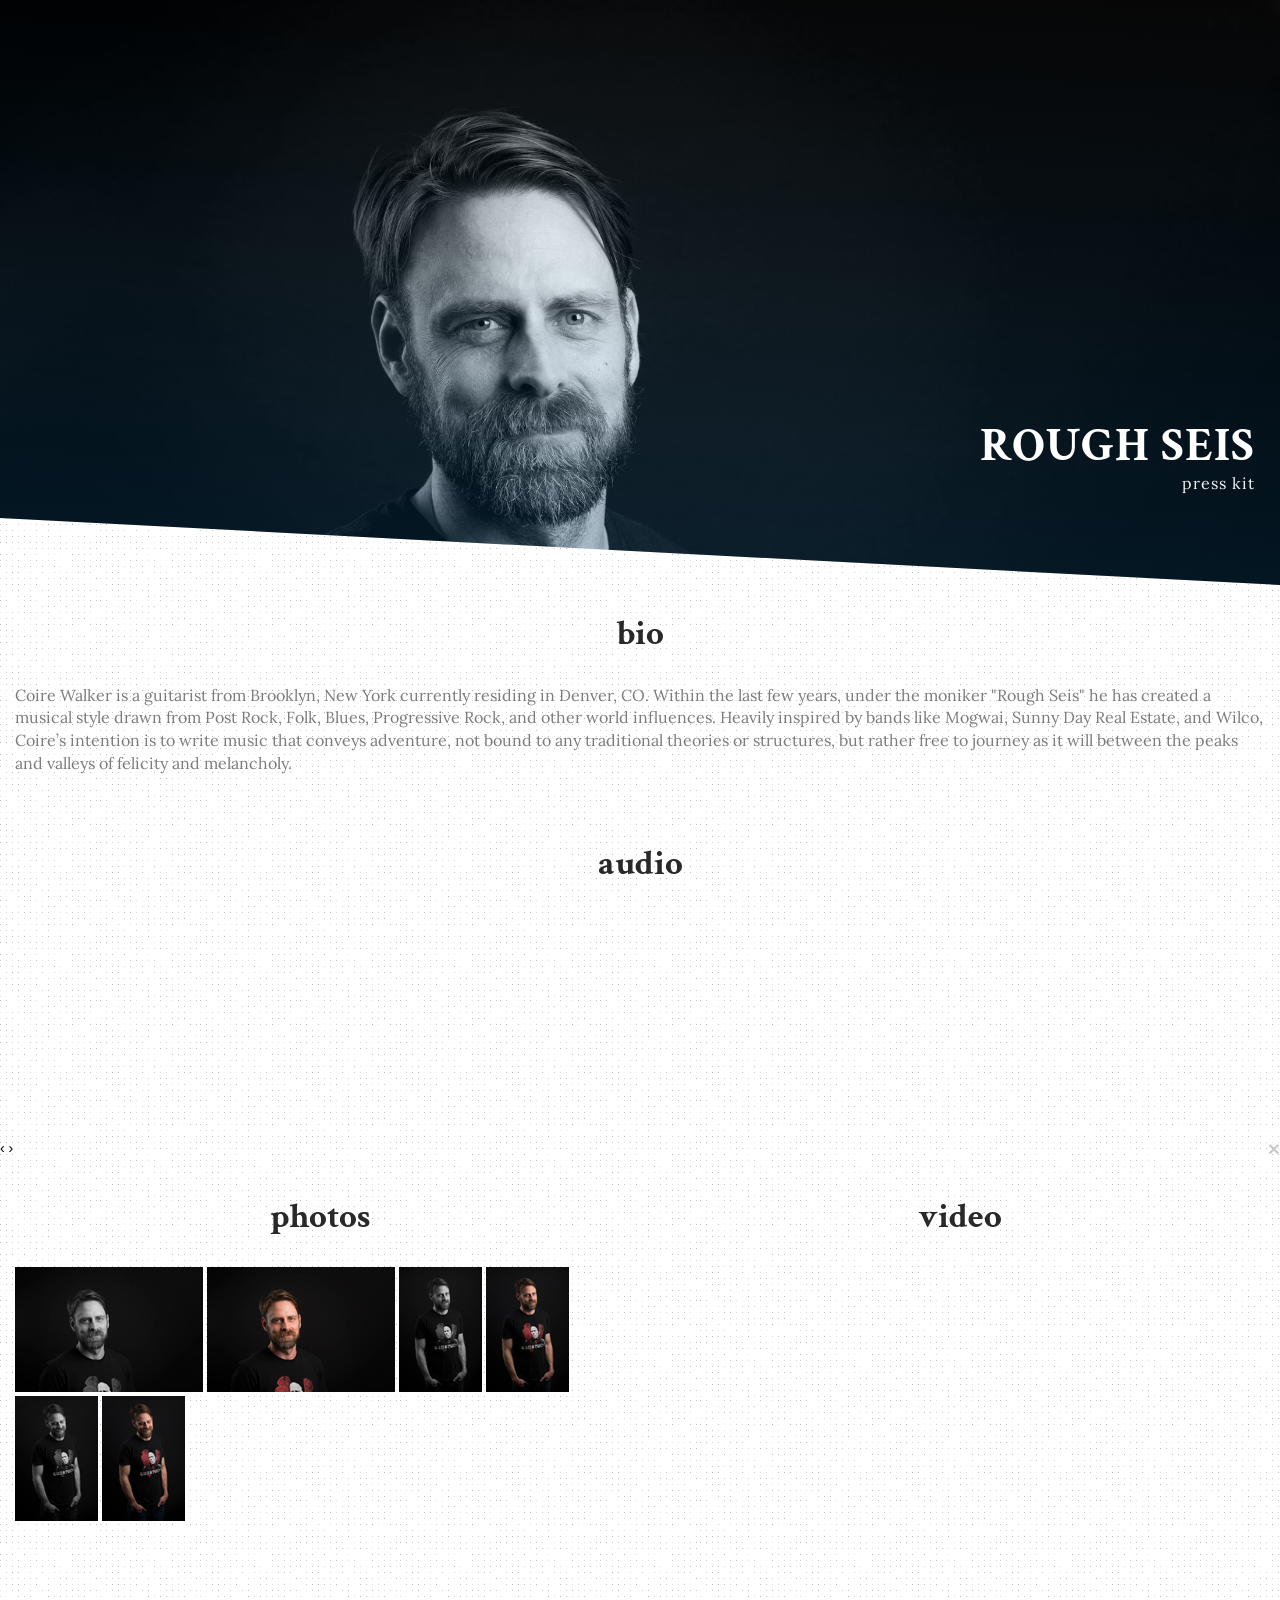
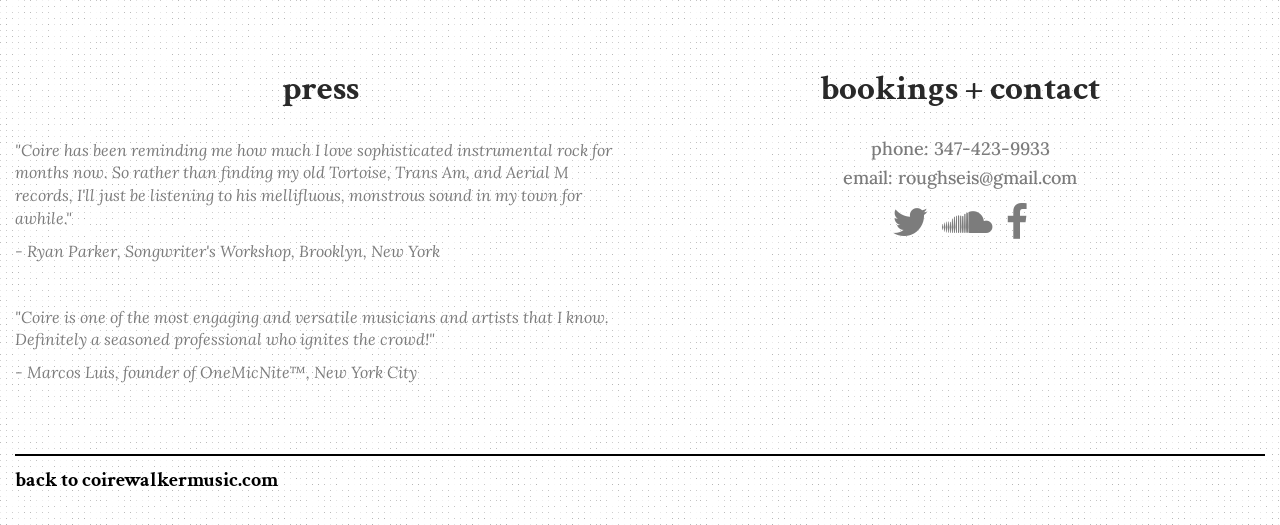
==== commit 9da5df02: "..." ====
--- a/press-kit.html
+++ b/press-kit.html
@@ -135,7 +135,8 @@
 				<div class="contact-icons">
 					<ul class="press-icons">
 						<li><a href="https://twitter.com/roughseis" target="_blank"><i class="fa fa-2x fa-twitter"></i></a></li>
-	                   <!--  <li><a href="https://soundcloud.com/coirewalker" target="_blank"><i class="fa fa-2x fa-soundcloud"></i></a></li> -->
+						<li><a href="https://soundcloud.com/coirewalker" target="_blank"><i class="fa fa-2x fa-soundcloud"></i></a></li>
+						<li><a href="https://www.facebook.com/roughseis/" target="_blank"><i class="fa fa-2x fa-facebook"></i></a></li>
 			        </ul>
 				</div>
 			</div>
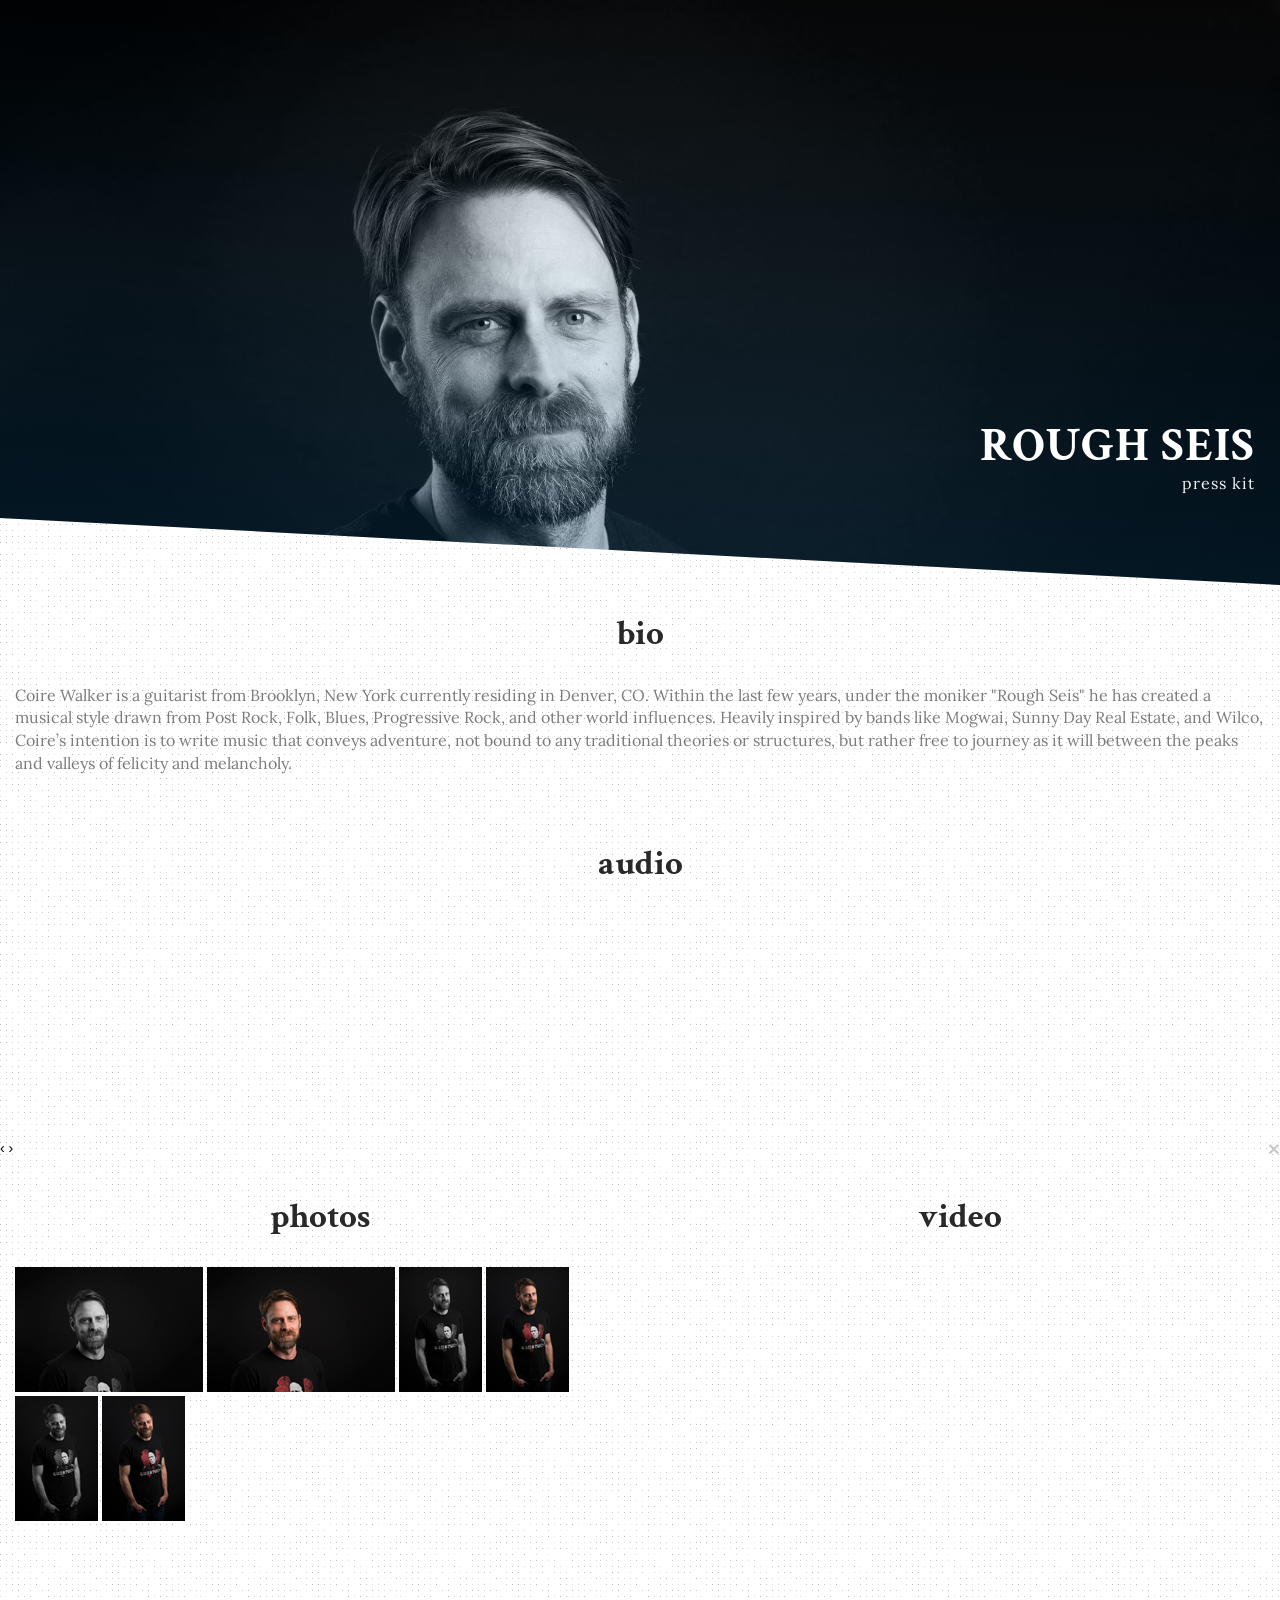
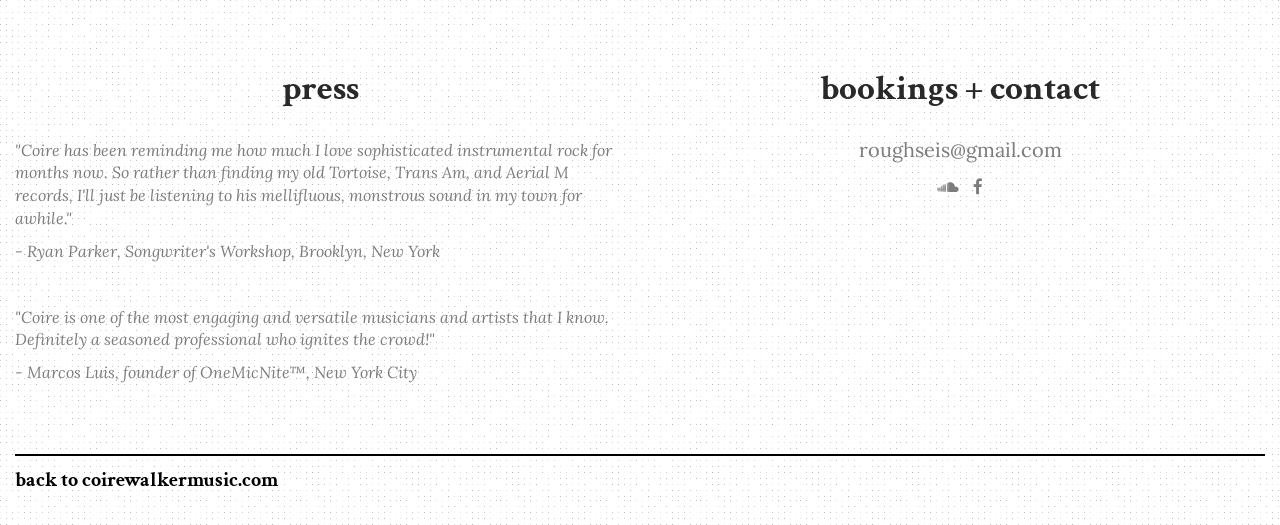
==== commit 149d2cb2: "social updates" ====
--- a/press-kit.html
+++ b/press-kit.html
@@ -129,14 +129,13 @@
 			<div class="press-bookings page-section col-sm-6 col-md-6 col-lg-6 col-xlg-6">
 				<h2>Bookings + Contact</h2>
 				<ul>
-					<li><h4>phone: 347-423-9933</h4></li>
-					<li><h4>email: <a href="mailto:roughseis@gmail.com?Subject=Booking inquiries">roughseis@gmail.com</a></h4></li>
+					<!-- <li><h4>phone: 347-423-9933</h4></li> -->
+					<li><h3><a href="mailto:roughseis@gmail.com?Subject=Booking inquiries" target="_blank">roughseis@gmail.com</a></h3></li>
 				</ul>
 				<div class="contact-icons">
 					<ul class="press-icons">
-						<li><a href="https://twitter.com/roughseis" target="_blank"><i class="fa fa-2x fa-twitter"></i></a></li>
-						<li><a href="https://soundcloud.com/coirewalker" target="_blank"><i class="fa fa-2x fa-soundcloud"></i></a></li>
-						<li><a href="https://www.facebook.com/roughseis/" target="_blank"><i class="fa fa-2x fa-facebook"></i></a></li>
+						<li><a href="https://soundcloud.com/coirewalker" target="_blank"><i class="fa fa-1x fa-soundcloud"></i></a></li>
+						<li><a href="https://www.facebook.com/roughseis/" target="_blank"><i class="fa fa-1x fa-facebook"></i></a></li>
 			        </ul>
 				</div>
 			</div>
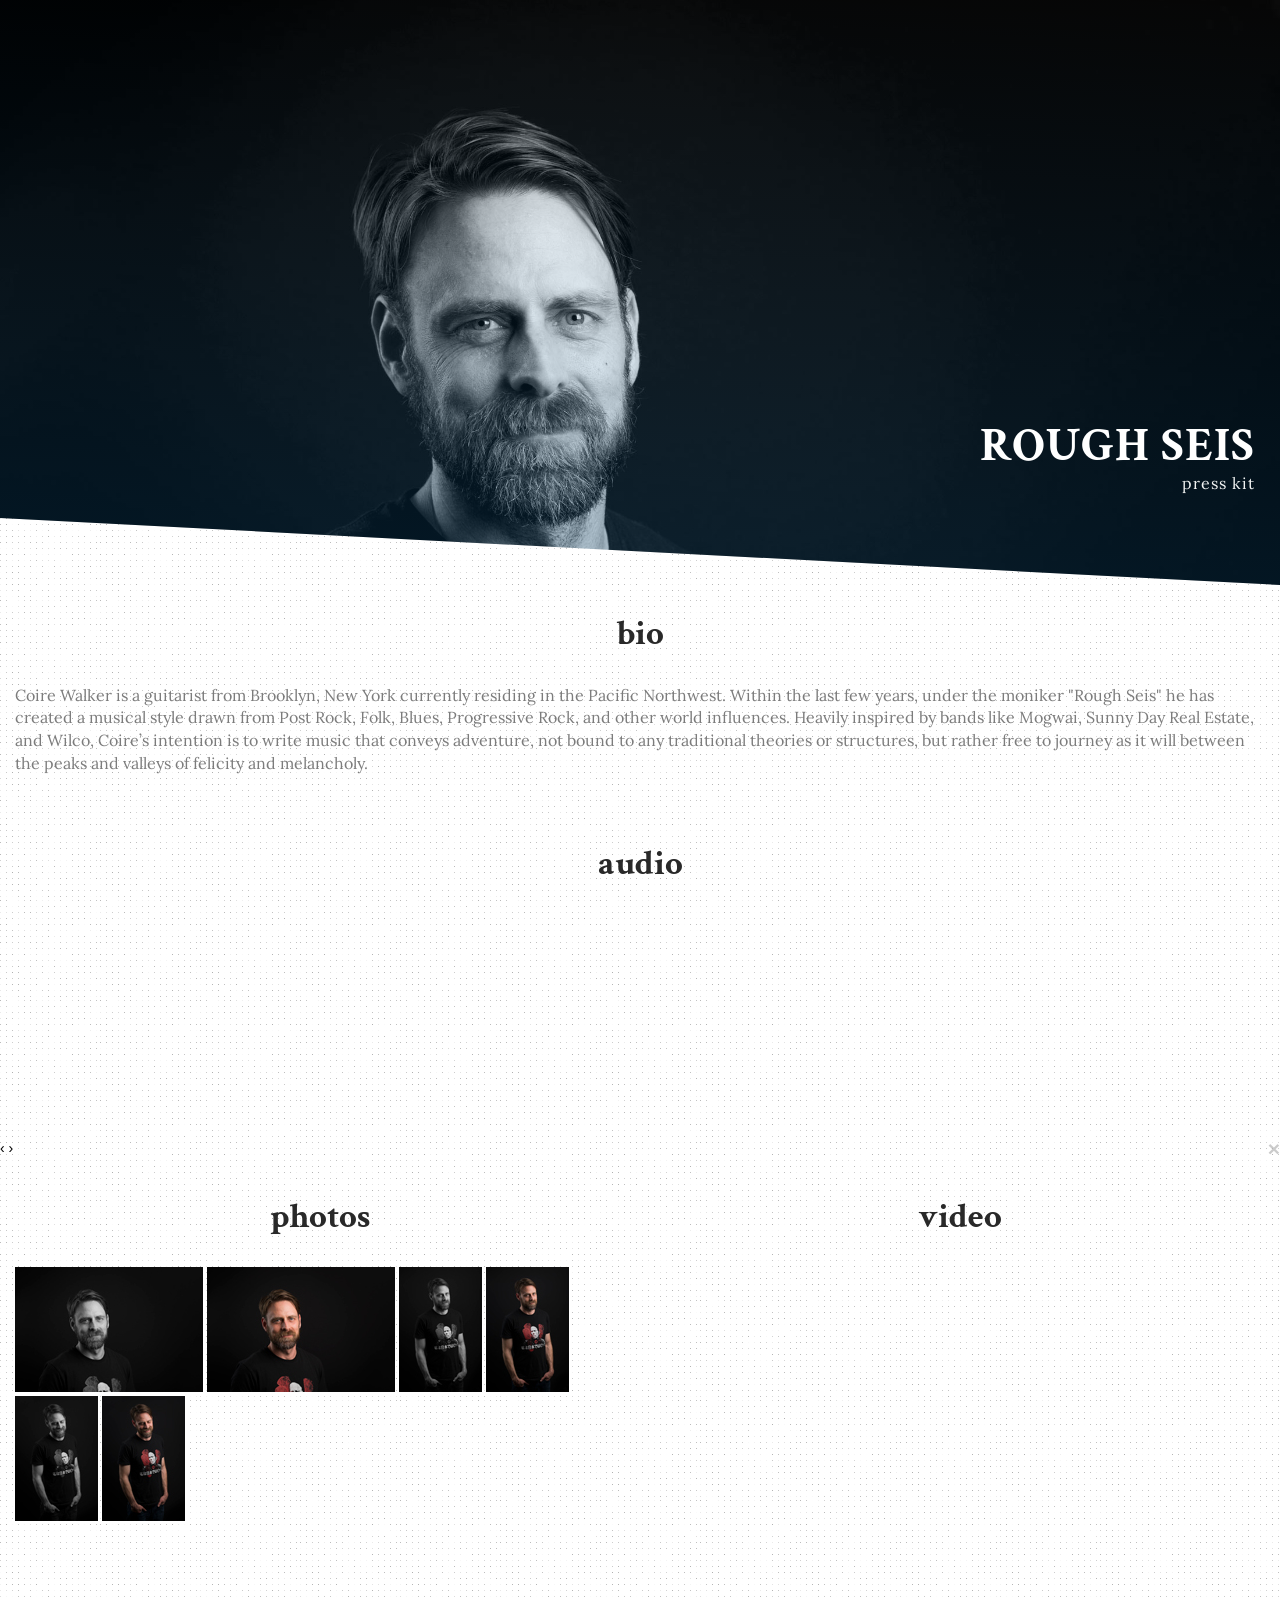
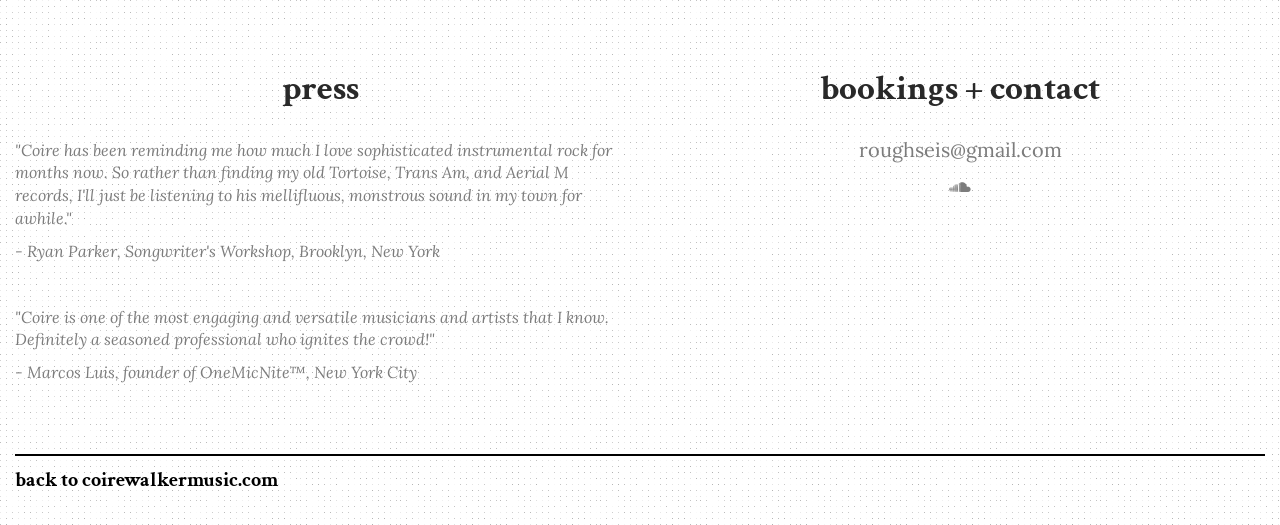
==== commit b100eeaf: "updates" ====
--- a/press-kit.html
+++ b/press-kit.html
@@ -33,7 +33,7 @@
 	    	</div>
 	    	<div class="press-bio page-section col-sm-12">
 				<h2>Bio</h2>
-				<p>Coire Walker is a guitarist from Brooklyn, New York currently residing in Denver, CO. Within the last few years, under the moniker "Rough Seis" he has created a musical style drawn from Post Rock, Folk, Blues, Progressive Rock, and other world influences.  Heavily inspired by bands like Mogwai, Sunny Day Real Estate, and Wilco, Coire’s intention is to write music that conveys adventure, not bound to any traditional theories or structures, but rather free to journey as it will between the peaks and valleys of felicity and melancholy.
+				<p>Coire Walker is a guitarist from Brooklyn, New York currently residing in the Pacific Northwest. Within the last few years, under the moniker "Rough Seis" he has created a musical style drawn from Post Rock, Folk, Blues, Progressive Rock, and other world influences.  Heavily inspired by bands like Mogwai, Sunny Day Real Estate, and Wilco, Coire’s intention is to write music that conveys adventure, not bound to any traditional theories or structures, but rather free to journey as it will between the peaks and valleys of felicity and melancholy.
 	    		</p>
 	    	</div>
 
@@ -135,7 +135,6 @@
 				<div class="contact-icons">
 					<ul class="press-icons">
 						<li><a href="https://soundcloud.com/coirewalker" target="_blank"><i class="fa fa-1x fa-soundcloud"></i></a></li>
-						<li><a href="https://www.facebook.com/roughseis/" target="_blank"><i class="fa fa-1x fa-facebook"></i></a></li>
 			        </ul>
 				</div>
 			</div>
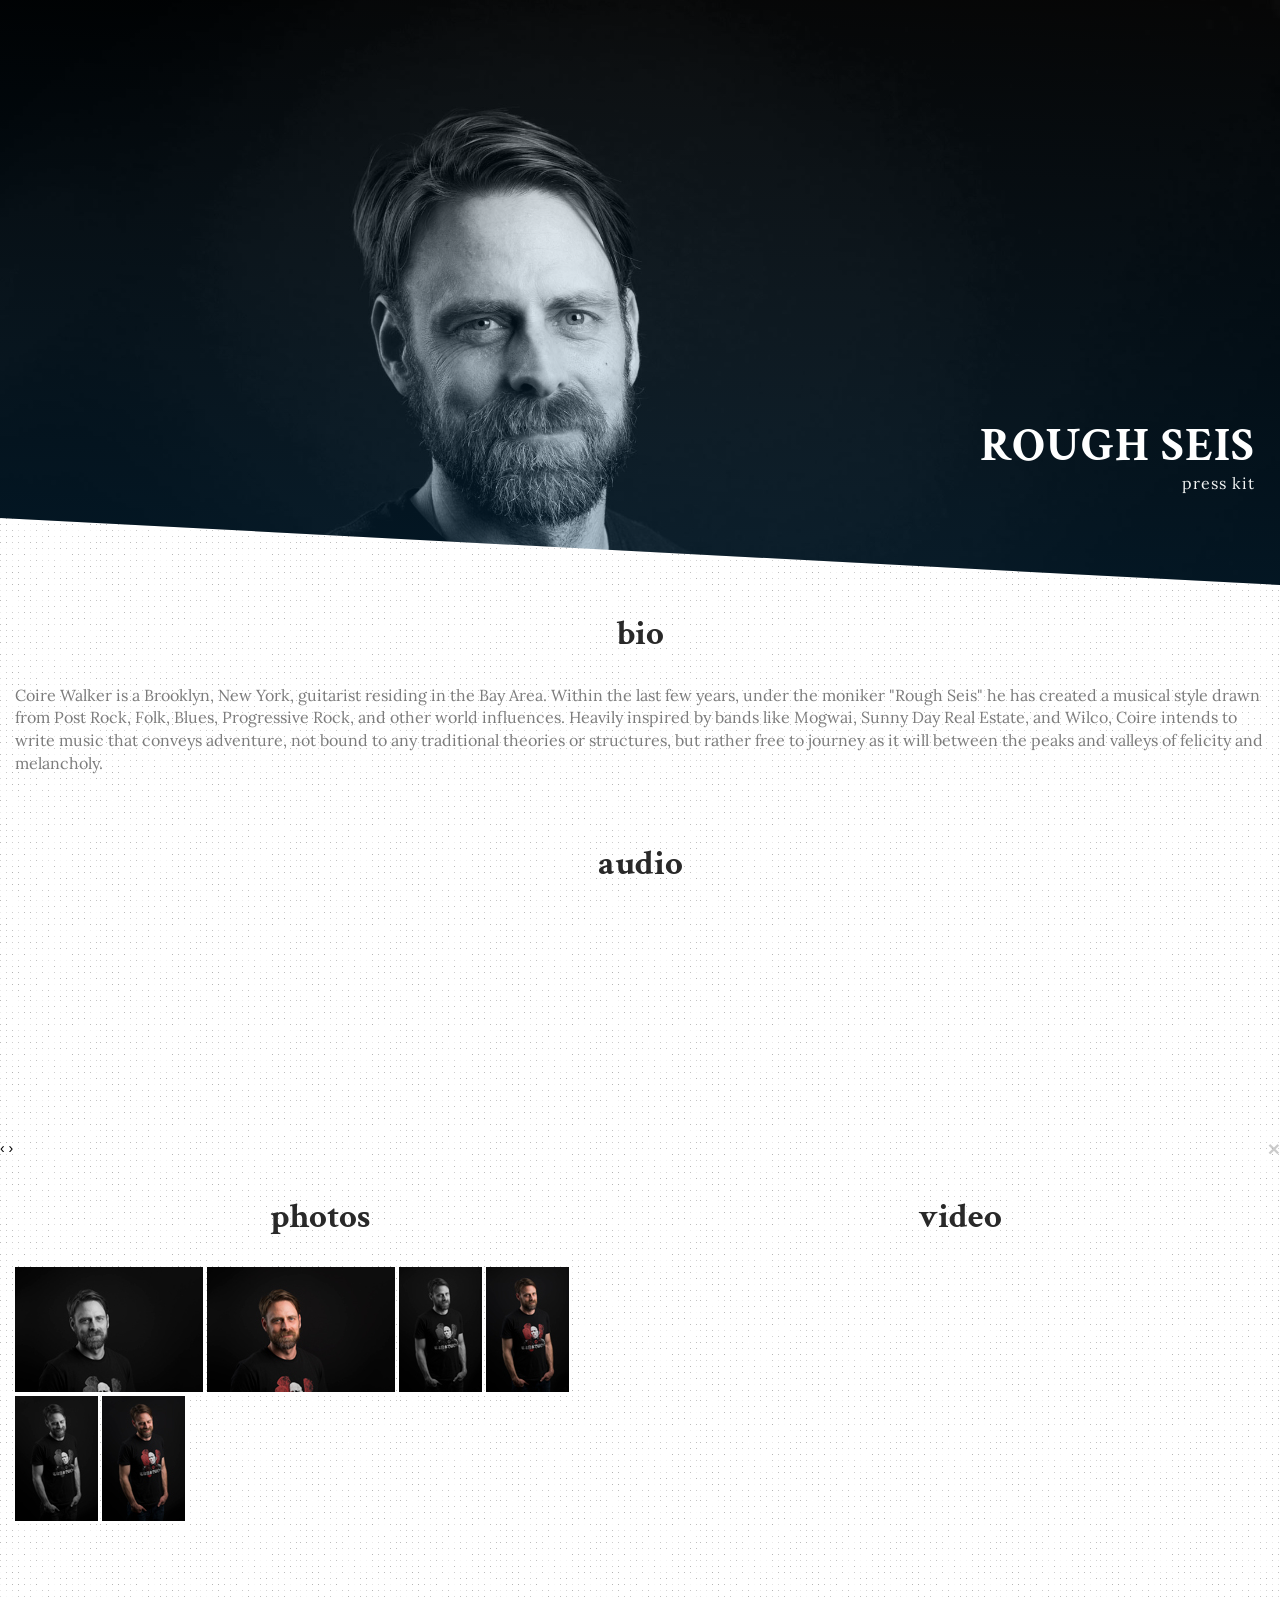
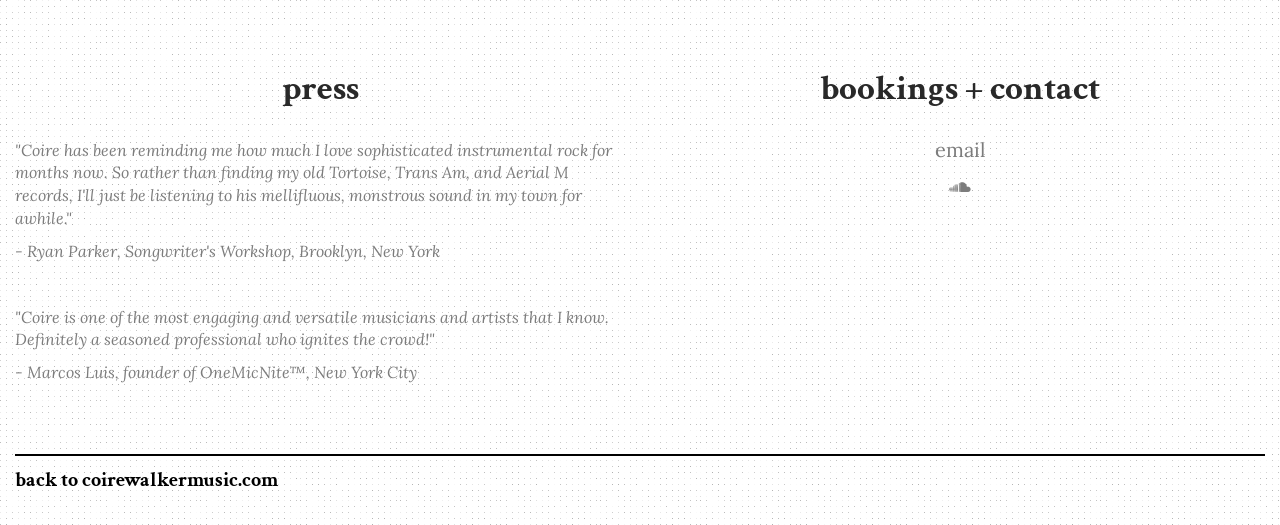
==== commit 3cc71a8c: "updates" ====
--- a/press-kit.html
+++ b/press-kit.html
@@ -33,7 +33,7 @@
 	    	</div>
 	    	<div class="press-bio page-section col-sm-12">
 				<h2>Bio</h2>
-				<p>Coire Walker is a guitarist from Brooklyn, New York currently residing in the Pacific Northwest. Within the last few years, under the moniker "Rough Seis" he has created a musical style drawn from Post Rock, Folk, Blues, Progressive Rock, and other world influences.  Heavily inspired by bands like Mogwai, Sunny Day Real Estate, and Wilco, Coire’s intention is to write music that conveys adventure, not bound to any traditional theories or structures, but rather free to journey as it will between the peaks and valleys of felicity and melancholy.
+				<p>Coire Walker is a Brooklyn, New York, guitarist residing in the Bay Area. Within the last few years, under the moniker "Rough Seis" he has created a musical style drawn from Post Rock, Folk, Blues, Progressive Rock, and other world influences. Heavily inspired by bands like Mogwai, Sunny Day Real Estate, and Wilco, Coire intends to write music that conveys adventure, not bound to any traditional theories or structures, but rather free to journey as it will between the peaks and valleys of felicity and melancholy.
 	    		</p>
 	    	</div>
 
@@ -130,7 +130,7 @@
 				<h2>Bookings + Contact</h2>
 				<ul>
 					<!-- <li><h4>phone: 347-423-9933</h4></li> -->
-					<li><h3><a href="mailto:roughseis@gmail.com?Subject=Booking inquiries" target="_blank">roughseis@gmail.com</a></h3></li>
+					<li><h3><a href="mailto:whereiscoire@gmail.com?Subject=Booking inquiries" target="_blank">email</a></h3></li>
 				</ul>
 				<div class="contact-icons">
 					<ul class="press-icons">
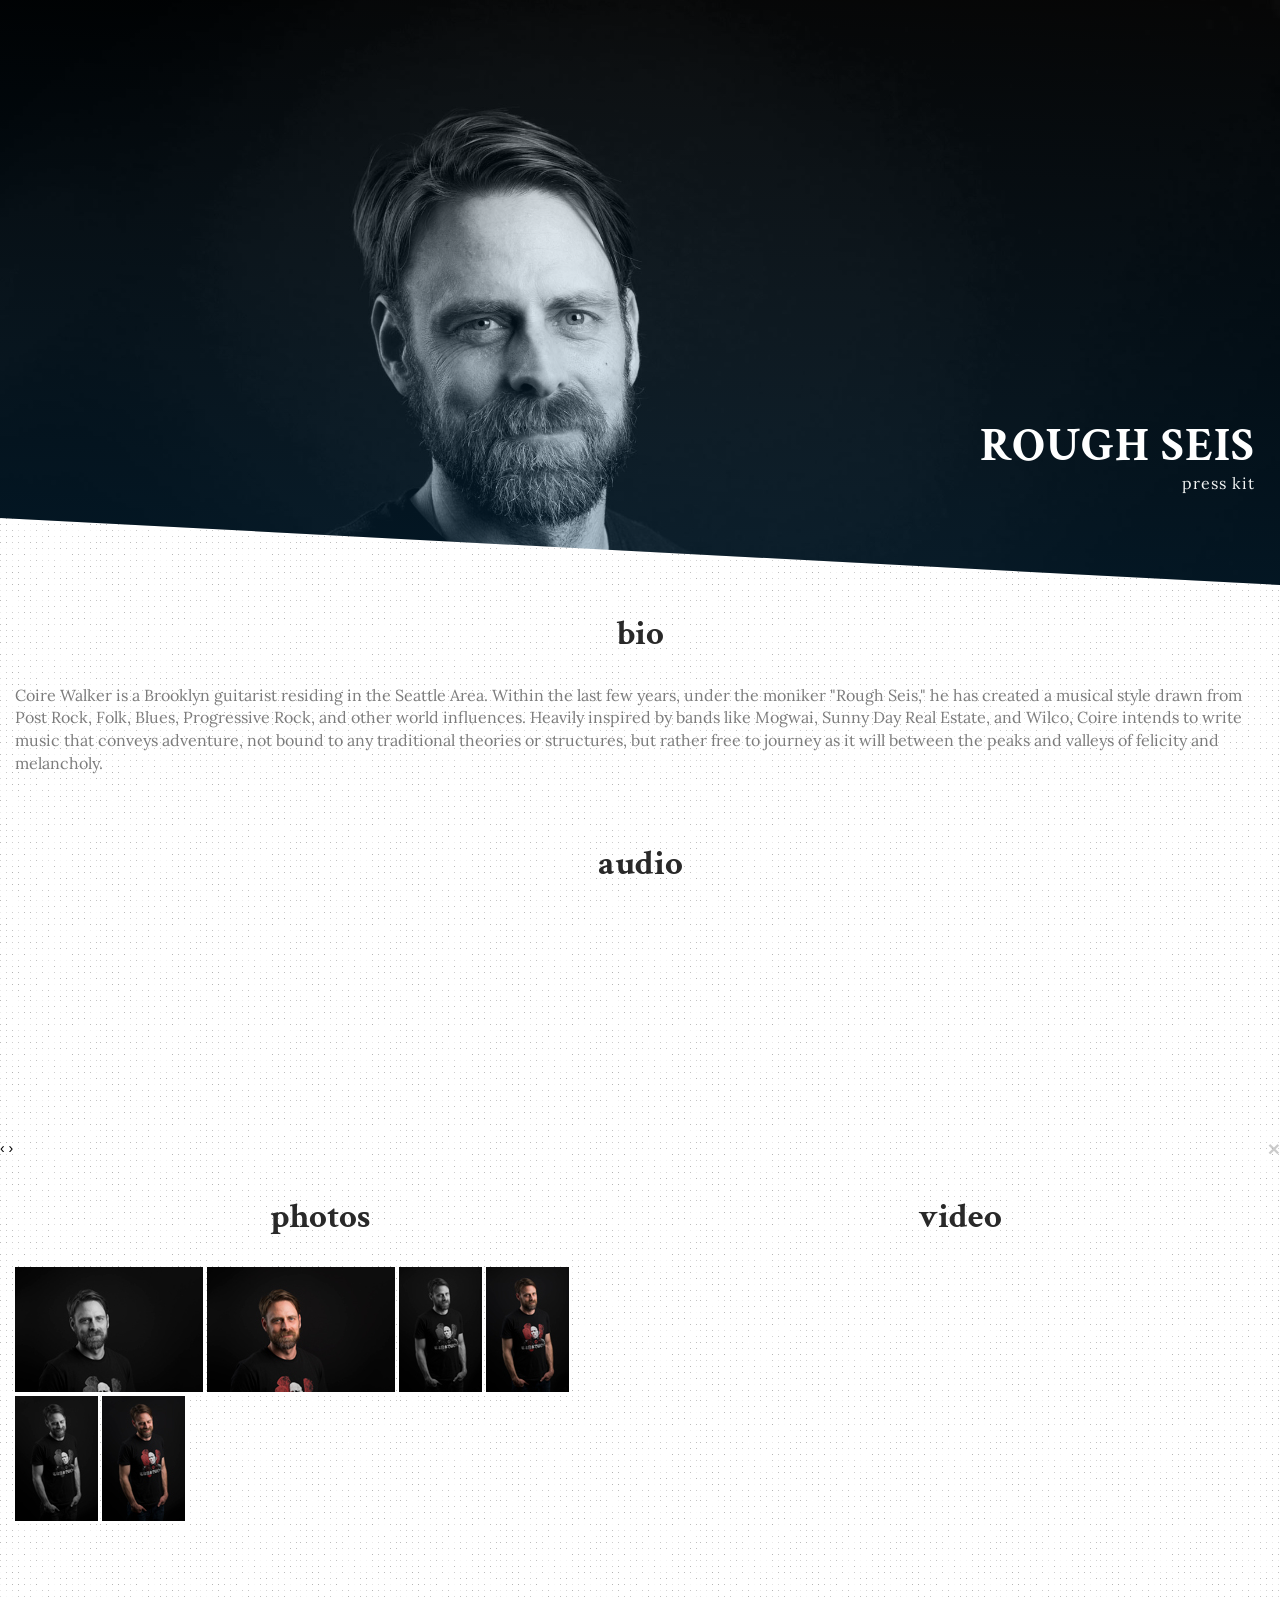
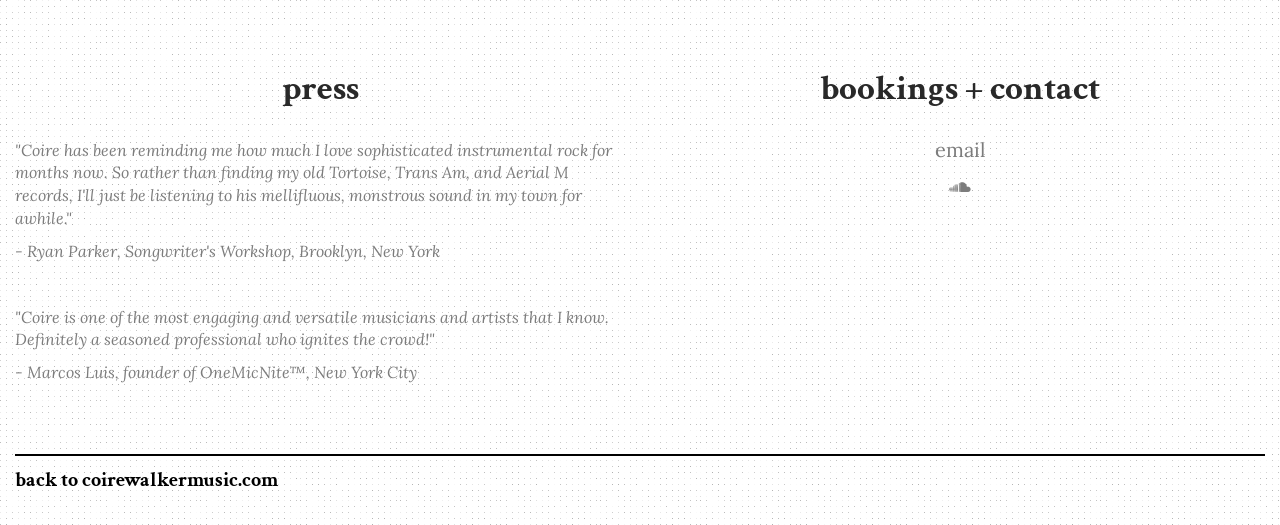
==== commit ef8991f0: "updated city info" ====
--- a/press-kit.html
+++ b/press-kit.html
@@ -33,7 +33,7 @@
 	    	</div>
 	    	<div class="press-bio page-section col-sm-12">
 				<h2>Bio</h2>
-				<p>Coire Walker is a Brooklyn, New York, guitarist residing in the Bay Area. Within the last few years, under the moniker "Rough Seis" he has created a musical style drawn from Post Rock, Folk, Blues, Progressive Rock, and other world influences. Heavily inspired by bands like Mogwai, Sunny Day Real Estate, and Wilco, Coire intends to write music that conveys adventure, not bound to any traditional theories or structures, but rather free to journey as it will between the peaks and valleys of felicity and melancholy.
+				<p>Coire Walker is a Brooklyn guitarist residing in the Seattle Area. Within the last few years, under the moniker "Rough Seis," he has created a musical style drawn from Post Rock, Folk, Blues, Progressive Rock, and other world influences. Heavily inspired by bands like Mogwai, Sunny Day Real Estate, and Wilco, Coire intends to write music that conveys adventure, not bound to any traditional theories or structures, but rather free to journey as it will between the peaks and valleys of felicity and melancholy.
 	    		</p>
 	    	</div>
 
